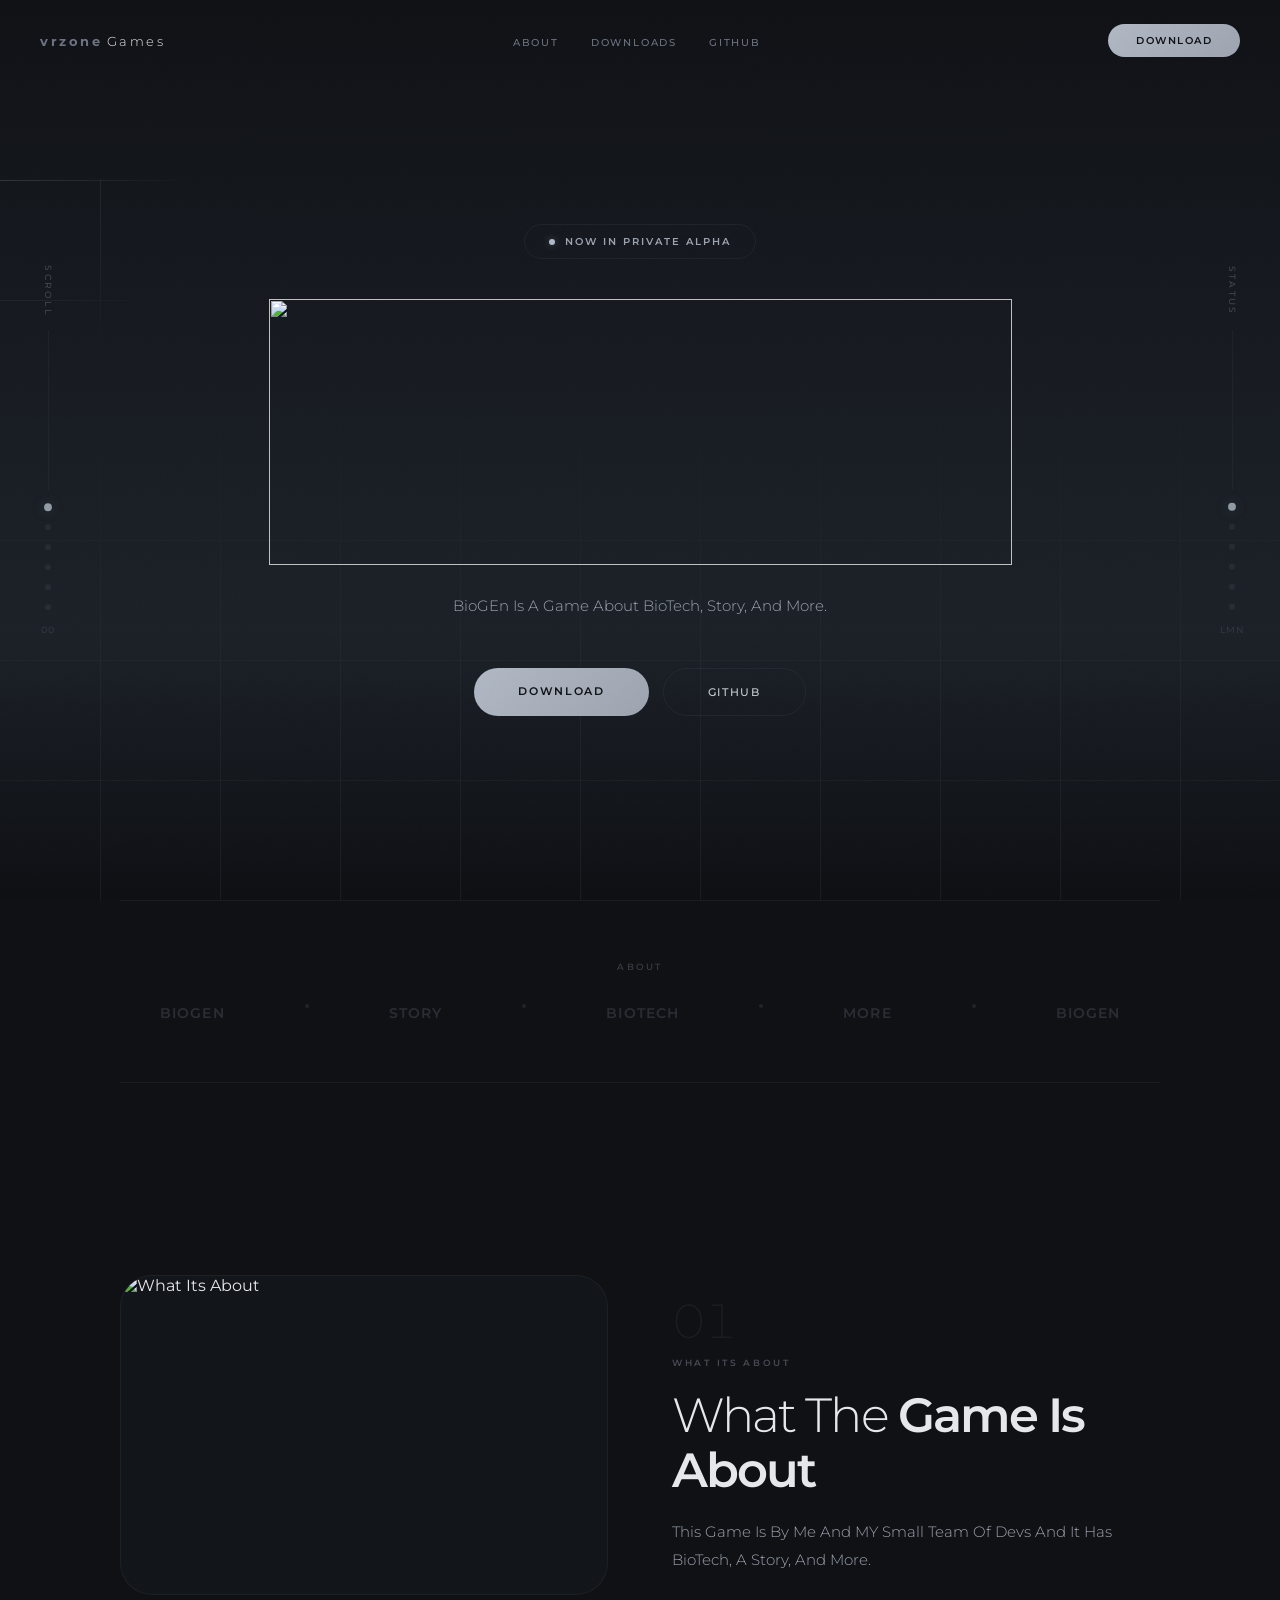
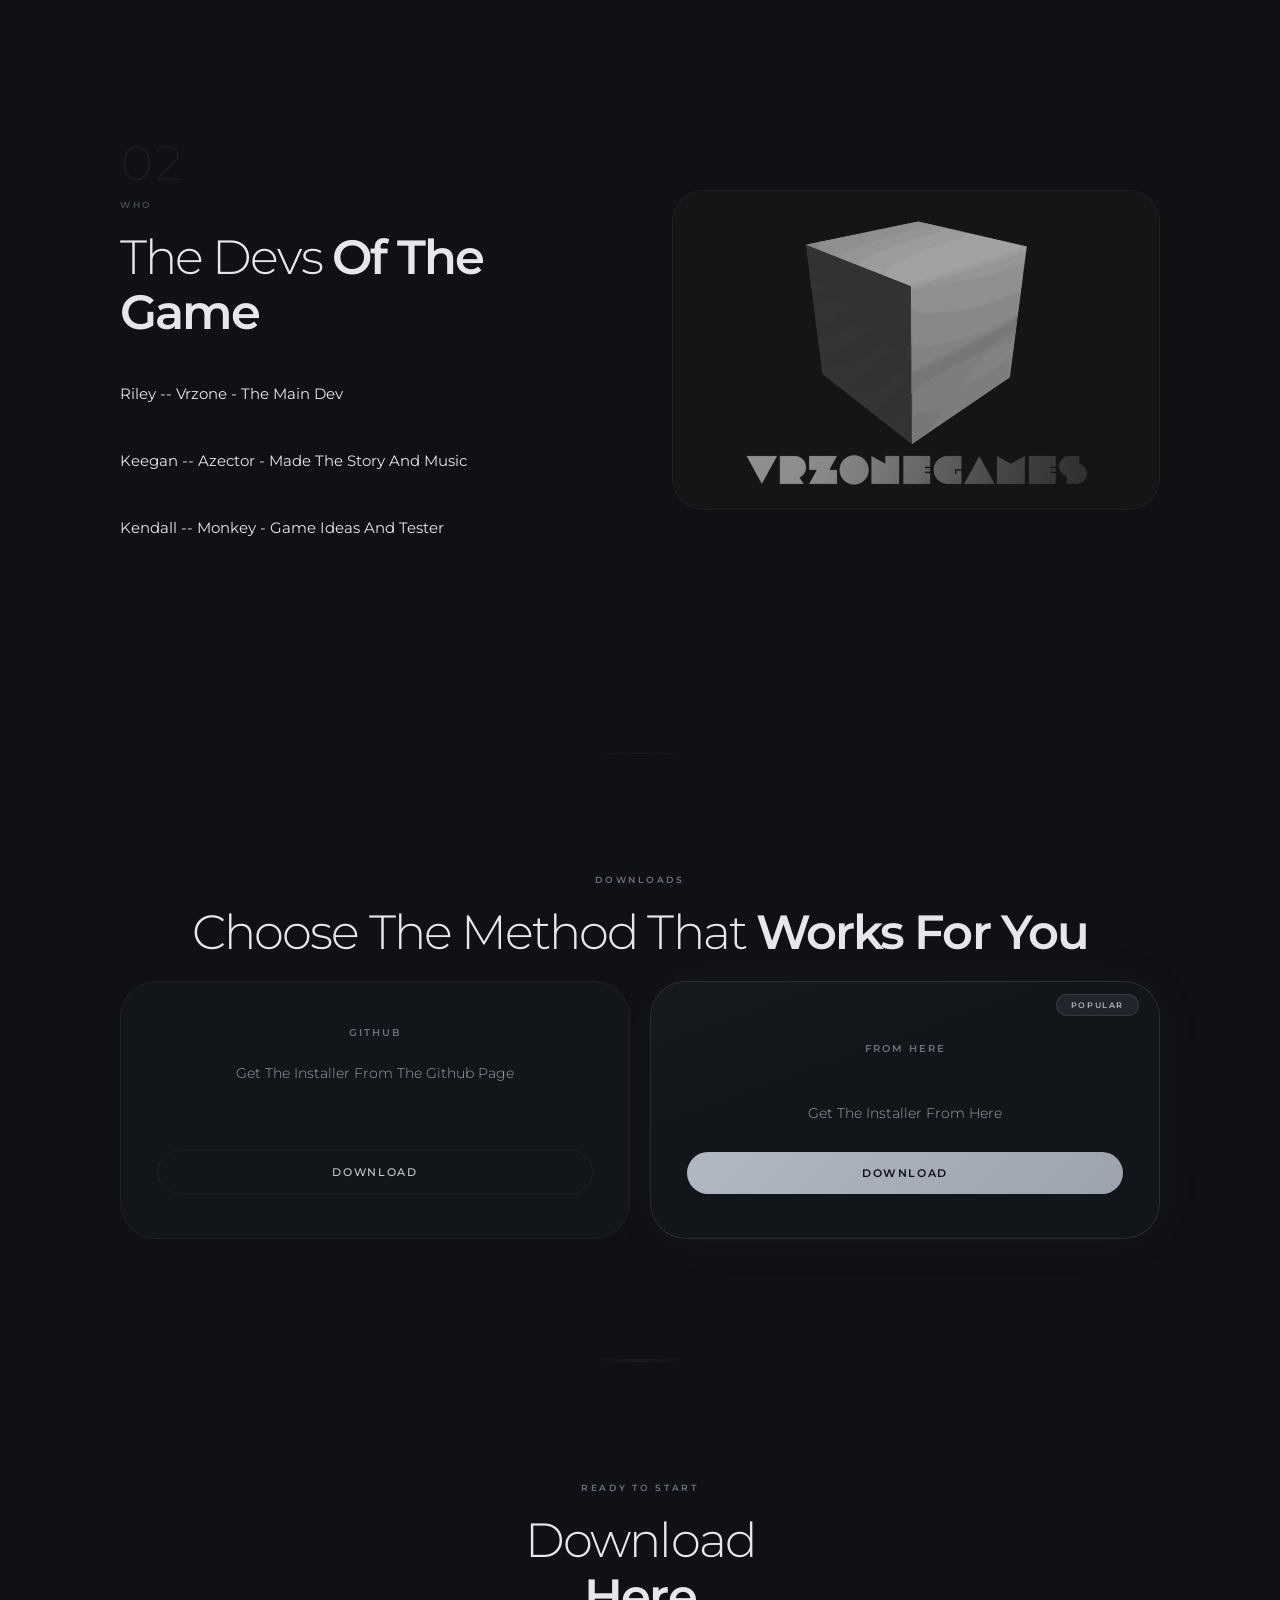
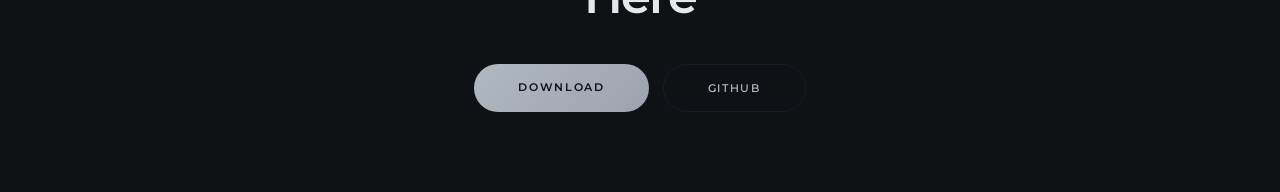
==== index.html @ fe7626b5 "Update index.html" ====
<!DOCTYPE html>
<html lang="en">
<head>
<meta charset="UTF-8">
<meta name="viewport" content="width=device-width, initial-scale=1.0">
<link rel="icon" href="images/logo.png">
<title>vrzoneGames — BioGEn</title>
<link rel="preconnect" href="https://fonts.googleapis.com">
<link href="https://fonts.googleapis.com/css2?family=Montserrat:wght@300;400;500;600;700&display=swap" rel="stylesheet">
<link rel="stylesheet" href="style.css">



<!--
TemplateMo 621 Luminary
https://templatemo.com/tm-621-luminary
-->
</head>
<body>

<svg class="grain" width="100%" height="100%">
  <filter id="n"><feTurbulence type="fractalNoise" baseFrequency="0.65" numOctaves="5" stitchTiles="stitch"/><feColorMatrix type="saturate" values="0"/></filter>
  <rect width="100%" height="100%" filter="url(#n)"/>
</svg>
<div class="atmosphere"></div>

<!-- Nav -->
<nav class="top-nav" id="topNav">
  <a href="#" class="nav-brand">vrzone<span>Games</span></a>
  <ul class="nav-links">
    <li><a href="#features">About</a></li>
    <li><a href="#pricing">Downloads</a></li>
    <li><a href="https://github.com/vrzonegames/BioGEn">Github</a></li>
  </ul>
  <a href="#pricing" class="nav-cta">Download</a>
  <button class="nav-toggle" id="navToggle" aria-label="Toggle menu" aria-expanded="false">
    <span class="toggle-bar"></span><span class="toggle-bar"></span>
  </button>
</nav>

<!-- Mobile Menu -->
<div class="mobile-menu" id="mobileMenu">
  <div class="mobile-menu-inner">
    <div class="mobile-menu-links">
      <a href="#" class="mobile-menu-link" data-index="01">Home</a>
      <a href="#features" class="mobile-menu-link" data-index="02">About</a>
      <a href="#pricing" class="mobile-menu-link" data-index="03">Downloads</a>
      <a href="https://github.com/vrzonegames/BioGEn" class="mobile-menu-link" data-index="06">Github</a>
    </div>
    <div class="mobile-menu-footer">
      <a href="#">Privacy</a>
      <a href="#">Terms</a>
      <a href="#">Contact</a>
    </div>
  </div>
</div>

<!-- Side Panels -->
<nav class="side-panel left" aria-label="Scroll indicators">
  <span class="side-label">Scroll</span>
  <div class="side-track"><div class="side-track-fill" id="leftTrack"></div></div>
  <div class="side-dot active"></div>
  <div class="side-dot"></div>
  <div class="side-dot"></div>
  <div class="side-dot"></div>
  <div class="side-dot"></div>
  <div class="side-dot"></div>
  <div class="side-readout" id="scrollPct">00</div>
</nav>

<nav class="side-panel right" aria-label="Status indicators">
  <span class="side-label">Status</span>
  <div class="side-track"><div class="side-track-fill" id="rightTrack"></div></div>
  <div class="side-dot"></div>
  <div class="side-dot"></div>
  <div class="side-dot active"></div>
  <div class="side-dot"></div>
  <div class="side-dot"></div>
  <div class="side-dot"></div>
  <div class="side-readout">LMN</div>
</nav>

<main class="main">

  <!-- ═══ HERO ═══ -->
  <section class="hero" id="hero">
    <div class="hero-grid"></div>
    <div class="hero-badge">
      <div class="hero-badge-dot"></div>
      <span>Now in Private Alpha</span>
    </div>
    
    <img src="images/BioGEn.png" width="743" height="266">
    
    <p class="hero-sub">
      BioGEn Is A Game About BioTech, Story, And More.
    </p>
    <div class="hero-ctas">
      <a href="#pricing" class="btn-primary">Download</a>
      <a href="https://github.com/vrzonegames/BioGEn" class="btn-secondary">Github</a>
    </div>

  </section>

  <!-- ═══ LOGO TICKER ═══ -->
  <div class="logo-ticker reveal">
    <div class="logo-ticker-label">About</div>
    <div class="ticker-track" id="tickerTrack">
      <span class="ticker-item">BioGEn</span><span class="ticker-dot"></span>
      <span class="ticker-item">Story</span><span class="ticker-dot"></span>
      <span class="ticker-item">BioTech</span><span class="ticker-dot"></span>
      <span class="ticker-item">More</span><span class="ticker-dot"></span>
      <!-- Duplicated for seamless loop -->
      <span class="ticker-item">BioGEn</span><span class="ticker-dot"></span>
      <span class="ticker-item">Story</span><span class="ticker-dot"></span>
      <span class="ticker-item">BioTech</span><span class="ticker-dot"></span>
      <span class="ticker-item">More</span><span class="ticker-dot"></span>
    </div>
  </div>

  <!-- ═══ FEATURES ═══ -->
  <section class="section" id="features">

    <div class="feature reveal">
      <div class="feature-visual">
        <img src="images/Background.png" alt="What Its About">
      </div>
      <div class="feature-content">
        <div class="feature-number">01</div>
        <p class="section-tag">What Its About</p>
        <h2 class="section-title">What The <strong>Game Is About</strong></h2>
        <p class="section-body">
          This Game Is By Me And MY Small Team Of Devs And It Has BioTech, A Story, And More.
        </p>
      </div>
    </div>

    <div class="feature reverse reveal">
      <div class="feature-visual">
        <img src="images/VrzoneGames Banner.png" alt="Who">
      </div>
      <div class="feature-content">
        <div class="feature-number">02</div>
        <p class="section-tag">Who</p>
        <h2 class="section-title">The Devs <strong>Of The Game</strong></h2>
        <p class="faq-question">
          Riley -- Vrzone - The Main Dev
        </p>

        <p class="faq-question">
          Keegan -- Azector - Made The Story And Music
        </p>

        <p class="faq-question">
          Kendall -- Monkey - Game Ideas And Tester
        </p>
      </div>
    </div>

    
    

  </section>

  <div class="silk-divider reveal"></div>

  <!-- ═══ PRICING ═══ -->
  <section class="section section-center" id="pricing">
    <p class="section-tag reveal">Downloads</p>
    <h2 class="section-title reveal reveal-d1">Choose The Method That <strong>Works For You</strong></h2>
    

    

    <div class="pricing-grid">
      <div class="pricing-card reveal reveal-1">
        <div class="pricing-badge">Popular</div>
        <div class="pricing-tier">Github</div>
        
        <p class="pricing-desc">Get The Installer From The Github Page</p>
        <a href="https://github.com/vrzonegames/BioGEn/releases/latest" class="btn-secondary">Download</a>
      </div>

      <div class="pricing-card featured reveal reveal-d2">
        <div class="pricing-badge">Popular</div>
        <div class="pricing-tier">From Here</div>
        <div class="pricing-prices">
          
        
        </div>
        <p class="pricing-desc">Get The Installer From Here</p>
        
        <a href="https://github.com/vrzonegames/BioGEn/releases/latest/download/BioGen-Setup.exe" class="btn-primary">Download</a>
      </div>

      
    </div>
  </section>

  <div class="silk-divider reveal"></div>



  <div class="silk-divider reveal"></div>

  

  </section>

  <div class="silk-divider reveal"></div>

  

  <!-- ═══ FOOTER CTA ═══ -->
  <section class="footer-cta" id="cta">
    <p class="section-tag reveal">Ready to Start</p>
    <h2 class="section-title reveal reveal-d1">Download<br><strong>Here</strong></h2>
    <div class="footer-ctas reveal reveal-d3">
      <a href="#pricing" class="btn-primary">Download</a>
      <a href="https://github.com/vrzonegames/BioGEn" class="btn-secondary">Github</a>
    </div>

   
  </section>

</main>

<script src="script.js"></script>
</body>
</html>
---- style.css ----
/*
TemplateMo 621 Luminary
https://templatemo.com/tm-621-luminary
*/

*, *::before, *::after { margin: 0; padding: 0; box-sizing: border-box; }

:root {
  --base-deep: #0F1115;
  --base-mid: #161A20;
  --base-soft: #1C2128;
  --slate-warm: #6B7280;
  --slate-light: #9CA3AF;
  --graphite: #2A2E35;
  --graphite-soft: #3D424A;
  --ivory: #E5E7EB;
  --ivory-muted: #C9CDD4;
  --silver: #B0B8C4;
  --panel-bg: rgba(22, 26, 32, 0.55);
  --panel-border: rgba(156, 163, 175, 0.08);
  --silk-ease: cubic-bezier(0.16, 1, 0.3, 1);
}

html { scroll-behavior: smooth; font-size: 16px; scroll-padding-top: 80px; }

body {
  font-family: 'Montserrat', sans-serif;
  background: var(--base-deep);
  color: var(--ivory);
  overflow-x: hidden;
  -webkit-font-smoothing: antialiased;
}

/* ── Grain ── */
.grain {
  position: fixed; inset: 0; pointer-events: none; z-index: 9999;
  opacity: 0.028; mix-blend-mode: overlay;
}

/* ── BG ── */
.atmosphere {
  position: fixed; inset: 0; z-index: 0;
  background: linear-gradient(180deg, #0F1115 0%, #161A20 35%, #1C2128 70%, #0D0F13 100%);
}

/* ── Nav ── */
.top-nav {
  position: fixed; top: 0; left: 0; right: 0; z-index: 600;
  display: flex; justify-content: space-between; align-items: center;
  padding: 24px 40px;
  transition: background 0.8s var(--silk-ease), padding 0.8s var(--silk-ease);
}
.top-nav.scrolled {
  background: rgba(15, 17, 21, 0.85);
  backdrop-filter: blur(20px); -webkit-backdrop-filter: blur(20px);
  padding: 16px 40px;
}
.nav-brand { font-size: 13px; font-weight: 700; letter-spacing: 0.2em; text-transform: none; color: var(--slate-warm); text-decoration: none; }
.nav-brand span { font-weight: 300; color: var(--ivory); margin-left: 4px; }
.nav-links { display: flex; gap: 32px; list-style: none; align-items: center; }
.nav-links a {
  font-size: 10px; font-weight: 500; letter-spacing: 0.18em; text-transform: uppercase;
  color: var(--slate-warm); text-decoration: none; position: relative; padding: 14px 0 6px;
  transition: color 0.8s var(--silk-ease);
}
.nav-links a::after {
  content: ''; position: absolute; top: 0; left: 50%;
  width: 6px; height: 6px;
  border-right: 1px solid var(--silver); border-bottom: 1px solid var(--silver);
  transform: translateX(-50%) rotate(45deg) translateY(-8px);
  opacity: 0; transition: transform 0.8s var(--silk-ease), opacity 0.6s var(--silk-ease);
  pointer-events: none;
}
.nav-links a:hover { color: var(--ivory); }
.nav-links a:hover::after { opacity: 0.7; transform: translateX(-50%) rotate(45deg) translateY(0); }
.nav-links a.active { color: var(--ivory-muted); }
.nav-links a.active::after { opacity: 0.4; transform: translateX(-50%) rotate(45deg) translateY(0); }
.nav-cta {
  padding: 10px 28px; border-radius: 100px; font-family: inherit;
  font-size: 10px; font-weight: 600; letter-spacing: 0.15em; text-transform: uppercase;
  background: linear-gradient(135deg, var(--silver), var(--slate-light));
  color: var(--base-deep); border: none; cursor: pointer; text-decoration: none;
  transition: transform 0.8s var(--silk-ease), box-shadow 0.8s var(--silk-ease);
}
.nav-cta:hover { transform: scale(1.03); box-shadow: 0 6px 30px rgba(176,184,196,0.15); }

/* ── Hamburger ── */
.nav-toggle {
  display: none; background: none; border: none; cursor: pointer;
  width: 32px; height: 24px; position: relative; padding: 0;
}
.toggle-bar {
  display: block; width: 100%; height: 1.5px; background: var(--ivory);
  position: absolute; left: 0;
  transition: transform 0.6s var(--silk-ease), top 0.6s var(--silk-ease);
}
.toggle-bar:nth-child(1) { top: 6px; }
.toggle-bar:nth-child(2) { top: 16px; }
.nav-toggle.active .toggle-bar:nth-child(1) { top: 11px; transform: rotate(45deg); }
.nav-toggle.active .toggle-bar:nth-child(2) { top: 11px; transform: rotate(-45deg); }

/* ── Mobile Menu ── */
.mobile-menu {
  position: fixed; inset: 0; z-index: 550;
  pointer-events: none; opacity: 0; visibility: hidden;
  transition: opacity 0.6s var(--silk-ease), visibility 0.6s var(--silk-ease);
}
.mobile-menu.open { opacity: 1; visibility: visible; pointer-events: auto; }
.mobile-menu-inner {
  position: absolute; inset: 0;
  background: rgba(15, 17, 21, 0.94);
  backdrop-filter: blur(40px); -webkit-backdrop-filter: blur(40px);
  display: flex; flex-direction: column; justify-content: center;
  padding: 100px 40px 60px; overflow-y: auto;
}
.mobile-menu-links { display: flex; flex-direction: column; flex: 1; justify-content: center; }
.mobile-menu-link {
  display: flex; align-items: baseline; gap: 16px;
  font-size: clamp(1.6rem, 5vw, 2.6rem); font-weight: 300; letter-spacing: -0.02em;
  color: var(--ivory); text-decoration: none; padding: 14px 0;
  border-bottom: 1px solid rgba(156,163,175,0.06); position: relative;
  opacity: 0; transform: translateY(20px);
  transition: opacity 0.3s ease, transform 0.3s ease, color 0.6s var(--silk-ease);
}
.mobile-menu.open .mobile-menu-link {
  opacity: 1; transform: translateY(0);
  transition: opacity 0.5s var(--silk-ease), transform 0.5s var(--silk-ease), color 0.6s var(--silk-ease);
}
.mobile-menu.open .mobile-menu-link:nth-child(1) { transition-delay: 0.06s; }
.mobile-menu.open .mobile-menu-link:nth-child(2) { transition-delay: 0.12s; }
.mobile-menu.open .mobile-menu-link:nth-child(3) { transition-delay: 0.18s; }
.mobile-menu.open .mobile-menu-link:nth-child(4) { transition-delay: 0.24s; }
.mobile-menu.open .mobile-menu-link:nth-child(5) { transition-delay: 0.30s; }
.mobile-menu.open .mobile-menu-link:nth-child(6) { transition-delay: 0.36s; }
.mobile-menu.open .mobile-menu-link:nth-child(7) { transition-delay: 0.42s; }
.mobile-menu-link::before {
  content: attr(data-index); font-size: 10px; font-weight: 500;
  letter-spacing: 0.15em; color: var(--slate-warm); opacity: 0.4;
  min-width: 24px; font-variant-numeric: tabular-nums;
}
.mobile-menu-footer {
  display: flex; justify-content: space-between; align-items: center;
  padding-top: 24px; border-top: 1px solid rgba(156,163,175,0.06);
  opacity: 0; transition: opacity 0.3s ease;
}
.mobile-menu.open .mobile-menu-footer {
  opacity: 1; transition: opacity 0.5s var(--silk-ease) 0.45s;
}
.mobile-menu-footer a {
  font-size: 10px; font-weight: 400; letter-spacing: 0.1em; text-transform: uppercase;
  color: var(--slate-warm); opacity: 0.4; text-decoration: none;
}
body.menu-open { overflow: hidden; }
body.menu-open .top-nav { background: rgba(15,17,21,0.95); backdrop-filter: blur(20px); }

/* ── Side Panels ── */
.side-panel {
  position: fixed; top: 50%; transform: translateY(-50%);
  width: 56px; z-index: 100;
  display: flex; flex-direction: column; align-items: center;
  gap: 14px; padding: 24px 0;
}
.side-panel.left { left: 20px; }
.side-panel.right { right: 20px; }
.side-label {
  writing-mode: vertical-rl; text-orientation: mixed;
  font-size: 9px; font-weight: 500; letter-spacing: 0.25em; text-transform: uppercase;
  color: var(--slate-warm); opacity: 0.5;
}
.side-track {
  width: 1px; height: 160px;
  background: rgba(156,163,175,0.06); position: relative; border-radius: 1px;
}
.side-track-fill {
  position: absolute; top: 0; left: 0; width: 100%; height: 0%;
  background: linear-gradient(to bottom, var(--silver), rgba(176,184,196,0.15));
  border-radius: 1px; transition: height 1.2s var(--silk-ease);
}
.side-dot {
  width: 6px; height: 6px; border-radius: 50%;
  background: var(--slate-warm); opacity: 0.15;
  transition: opacity 0.8s var(--silk-ease), transform 0.8s var(--silk-ease), box-shadow 0.8s var(--silk-ease);
}
.side-dot.active {
  opacity: 0.8; background: var(--silver);
  box-shadow: 0 0 12px rgba(176,184,196,0.3); transform: scale(1.3);
}
.side-readout {
  font-size: 9px; font-weight: 400; letter-spacing: 0.1em;
  color: var(--slate-warm); opacity: 0.35;
  font-variant-numeric: tabular-nums;
}

/* ── Container ── */
.main { position: relative; z-index: 10; max-width: 1120px; margin: 0 auto; padding: 0 40px; }

/* ── Shared ── */
.section { padding: 120px 0; position: relative; }
.section-tag {
  font-size: 9px; font-weight: 600; letter-spacing: 0.3em; text-transform: uppercase;
  color: var(--slate-warm); opacity: 0.6; margin-bottom: 20px;
}
.section-title {
  font-size: clamp(2rem, 4vw, 3rem); font-weight: 300;
  letter-spacing: -0.04em; line-height: 1.15; color: var(--ivory); margin-bottom: 20px;
}
.section-title strong { font-weight: 600; }
.section-body {
  font-size: 0.95rem; font-weight: 300; line-height: 1.8; color: var(--slate-light); max-width: 540px;
}
.section-center { text-align: center; }
.section-center .section-body { margin: 0 auto; }

.silk-divider { width: 100px; height: 1px; background: linear-gradient(90deg, transparent, var(--panel-border), transparent); margin: 0 auto; }

.btn-primary {
  display: inline-block; padding: 16px 44px; border-radius: 100px;
  background: linear-gradient(135deg, var(--silver), var(--slate-light));
  color: var(--base-deep); font-family: inherit; font-size: 11px; font-weight: 600;
  letter-spacing: 0.15em; text-transform: uppercase; border: none; cursor: pointer;
  text-decoration: none;
  transition: transform 0.8s var(--silk-ease), box-shadow 0.8s var(--silk-ease);
}
.btn-primary:hover { transform: scale(1.02); box-shadow: 0 8px 40px rgba(176,184,196,0.18); }
.btn-secondary {
  display: inline-block; padding: 16px 44px; border-radius: 100px; background: transparent;
  color: var(--ivory-muted); font-family: inherit; font-size: 11px; font-weight: 500;
  letter-spacing: 0.15em; text-transform: uppercase;
  border: 1px solid var(--panel-border); cursor: pointer; text-decoration: none;
  transition: transform 0.8s var(--silk-ease), border-color 0.8s var(--silk-ease), background 0.8s var(--silk-ease);
}
.btn-secondary:hover { transform: scale(1.02); border-color: rgba(156,163,175,0.2); background: rgba(156,163,175,0.04); }

/* ── Reveal ── */
.reveal {
  opacity: 0; transform: translateY(36px);
  transition: opacity 1.2s var(--silk-ease), transform 1.2s var(--silk-ease);
}
.reveal.visible { opacity: 1; transform: translateY(0); }
.reveal-d1 { transition-delay: 0.1s; }
.reveal-d2 { transition-delay: 0.2s; }
.reveal-d3 { transition-delay: 0.3s; }
.reveal-d4 { transition-delay: 0.4s; }

/* ══════════════════════════════════
   HERO
   ══════════════════════════════════ */
.hero {
  min-height: 100vh; display: flex; flex-direction: column;
  justify-content: center; align-items: center; text-align: center;
  padding: 120px 0 80px; position: relative;
}
.hero-grid {
  position: absolute; bottom: 0; left: 50%; height: 80%;
  width: 100vw; transform: translateX(-50%);
  z-index: 0; pointer-events: none;
  --mx: 50%; --my: 50%;
  background-image:
    linear-gradient(to right, rgba(156,163,175,0.22) 1px, transparent 1px),
    linear-gradient(to bottom, rgba(156,163,175,0.22) 1px, transparent 1px);
  background-size: 120px 120px;
  background-position: center bottom;
  -webkit-mask-image:
    radial-gradient(circle 300px at var(--mx) var(--my), rgba(0,0,0,1) 0%, transparent 65%),
    linear-gradient(to bottom, transparent 0%, transparent 25%, rgba(0,0,0,0.1) 45%, rgba(0,0,0,0.25) 70%, rgba(0,0,0,0.4) 100%);
  mask-image:
    radial-gradient(circle 300px at var(--mx) var(--my), rgba(0,0,0,1) 0%, transparent 65%),
    linear-gradient(to bottom, transparent 0%, transparent 25%, rgba(0,0,0,0.1) 45%, rgba(0,0,0,0.25) 70%, rgba(0,0,0,0.4) 100%);
  -webkit-mask-composite: source-over;
  mask-composite: add;
}
.hero > *:not(.hero-grid) { position: relative; z-index: 1; }
.hero-badge {
  display: inline-flex; align-items: center; gap: 10px;
  padding: 10px 24px; border-radius: 100px;
  background: var(--panel-bg); border: 1px solid var(--panel-border);
  backdrop-filter: blur(20px); margin-bottom: 40px;
  opacity: 0; transform: translateY(16px);
  animation: fadeUp 1.2s var(--silk-ease) 0.2s forwards;
}
.hero-badge-dot {
  width: 6px; height: 6px; border-radius: 50%; background: var(--silver);
  box-shadow: 0 0 8px rgba(176,184,196,0.4); animation: pulse 3s ease-in-out infinite;
}
.hero-badge span { font-size: 10px; font-weight: 600; letter-spacing: 0.2em; text-transform: uppercase; color: var(--slate-light); }

.hero h1 {
  font-size: clamp(2.8rem, 6.5vw, 5.5rem); font-weight: 300;
  letter-spacing: -0.05em; line-height: 1;
  opacity: 0; transform: translateY(24px);
  animation: fadeUp 1.4s var(--silk-ease) 0.4s forwards;
}
.hero h1 em {
  font-style: normal; font-weight: 600;
  background: linear-gradient(135deg, var(--ivory), var(--silver), var(--slate-light));
  -webkit-background-clip: text; -webkit-text-fill-color: transparent; background-clip: text;
}
.hero-sub {
  font-size: clamp(0.85rem, 1.2vw, 1rem); font-weight: 300; line-height: 1.7;
  color: var(--slate-light); max-width: 520px; margin: 28px auto 48px;
  opacity: 0; transform: translateY(16px);
  animation: fadeUp 1.4s var(--silk-ease) 0.6s forwards;
}
.hero-ctas {
  display: flex; gap: 14px;
  opacity: 0; transform: translateY(16px);
  animation: fadeUp 1.4s var(--silk-ease) 0.8s forwards;
}
.hero-metrics {
  display: flex; justify-content: center; gap: 56px; margin-top: 72px;
  opacity: 0; transform: translateY(16px);
  animation: fadeUp 1.4s var(--silk-ease) 1s forwards;
}
.metric { text-align: center; }
.metric-value {
  font-size: clamp(1.8rem, 3vw, 2.6rem); font-weight: 300; letter-spacing: -0.04em;
  color: var(--ivory); line-height: 1; font-variant-numeric: tabular-nums;
}
.metric-value span { font-size: 0.5em; font-weight: 400; color: var(--slate-warm); vertical-align: super; margin-left: 2px; }
.metric-label { font-size: 9px; font-weight: 500; letter-spacing: 0.2em; text-transform: uppercase; color: var(--slate-warm); margin-top: 8px; }

@keyframes fadeUp { to { opacity: 1; transform: translateY(0); } }
@keyframes pulse { 0%,100% { opacity: 1; } 50% { opacity: 0.4; } }

/* ══════════════════════════════════
   LOGO TICKER
   ══════════════════════════════════ */
.logo-ticker {
  padding: 60px 0; border-top: 1px solid var(--panel-border); border-bottom: 1px solid var(--panel-border);
  overflow: hidden; position: relative; z-index: 10;
}
.logo-ticker-label {
  text-align: center; font-size: 9px; font-weight: 500; letter-spacing: 0.25em;
  text-transform: uppercase; color: var(--slate-warm); opacity: 0.5; margin-bottom: 32px;
}
.ticker-track {
  display: flex; width: max-content;
  animation: tickerScroll 30s linear infinite;
}
.ticker-track:hover { animation-play-state: paused; }
.ticker-item {
  flex-shrink: 0; padding: 0 40px; display: flex; align-items: center;
  font-size: 14px; font-weight: 600; letter-spacing: 0.08em; text-transform: uppercase;
  color: var(--slate-warm); opacity: 0.3;
  transition: opacity 0.6s var(--silk-ease);
}
.ticker-item:hover { opacity: 0.7; }
.ticker-dot { width: 4px; height: 4px; border-radius: 50%; background: var(--slate-warm); opacity: 0.2; margin: 0 40px; flex-shrink: 0; }

@keyframes tickerScroll { to { transform: translateX(-50%); } }

/* ══════════════════════════════════
   FEATURE SHOWCASE
   ══════════════════════════════════ */
.feature {
  display: grid; grid-template-columns: 1fr 1fr; gap: 64px; align-items: center;
  padding: 72px 0;
}
.feature.reverse { direction: rtl; }
.feature.reverse > * { direction: ltr; }

.feature-visual {
  position: relative; height: 320px; border-radius: 32px; overflow: hidden;
  background: var(--panel-bg); border: 1px solid var(--panel-border);
}
.feature-visual img {
  width: 100%; height: 100%; object-fit: cover; border-radius: inherit;
}
.feature-content {}
.feature-number {
  font-size: 3rem; font-weight: 200; letter-spacing: -0.04em;
  color: rgba(176,184,196,0.08); line-height: 1; margin-bottom: 12px;
  font-variant-numeric: tabular-nums;
}

/* ══════════════════════════════════
   PRICING
   ══════════════════════════════════ */
.pricing-toggle {
  display: flex; justify-content: center; align-items: center; gap: 16px;
  margin: 40px 0 56px;
}
.pricing-toggle-label {
  font-size: 11px; font-weight: 500; letter-spacing: 0.1em; text-transform: uppercase;
  color: var(--slate-warm); transition: color 0.6s var(--silk-ease);
}
.pricing-toggle-label.active { color: var(--ivory); }
.toggle-switch {
  width: 48px; height: 26px; border-radius: 100px; background: var(--graphite);
  border: 1px solid var(--panel-border); position: relative; cursor: pointer;
  transition: background 0.6s var(--silk-ease);
}
.toggle-switch::after {
  content: ''; position: absolute; top: 3px; left: 3px;
  width: 18px; height: 18px; border-radius: 50%;
  background: var(--silver); transition: transform 0.6s var(--silk-ease);
}
.toggle-switch.annual::after { transform: translateX(22px); }
.save-badge {
  font-size: 9px; font-weight: 600; letter-spacing: 0.15em; text-transform: uppercase;
  color: var(--silver); opacity: 0; transition: opacity 0.4s var(--silk-ease);
}
.save-badge.show { opacity: 1; }

.pricing-grid {
  display: grid; grid-template-columns: repeat(2, 1fr); gap: 20px;
}
.pricing-card {
  background: var(--panel-bg); border: 1px solid var(--panel-border); border-radius: 36px;
  padding: 44px 36px; backdrop-filter: blur(20px); -webkit-backdrop-filter: blur(20px);
  position: relative; overflow: hidden; display: flex; flex-direction: column;
  transition: transform 0.8s var(--silk-ease), box-shadow 0.8s var(--silk-ease);
}
.pricing-card::before {
  content: ''; position: absolute; inset: 0; border-radius: inherit;
  background: linear-gradient(160deg, rgba(210,215,220,0.02) 0%, transparent 40%);
  pointer-events: none; transition: opacity 0.8s var(--silk-ease); opacity: 0;
}
.pricing-card.featured {
  border-color: rgba(176,184,196,0.15);
  box-shadow: 0 0 60px rgba(176,184,196,0.04);
  padding-top: 60px;
}
.pricing-card.featured::before { opacity: 1; }
.pricing-card.featured .pricing-badge { display: inline-block; }

.pricing-badge {
  display: none; position: absolute; top: 12px; right: 20px;
  font-size: 8px; font-weight: 600; letter-spacing: 0.2em; text-transform: uppercase;
  padding: 5px 14px; border-radius: 100px;
  background: rgba(176,184,196,0.1); border: 1px solid rgba(176,184,196,0.12);
  color: var(--silver);
}

.pricing-tier {
  font-size: 10px; font-weight: 600; letter-spacing: 0.2em; text-transform: uppercase;
  color: var(--slate-warm); margin-bottom: 24px;
}

.pricing-prices { margin-bottom: 24px; }

.price-option {
  display: flex; align-items: baseline; justify-content: space-between;
  padding: 14px 0; border-bottom: 1px solid rgba(156,163,175,0.05);
  transition: opacity 0.6s var(--silk-ease);
  opacity: 0.35;
}
.price-option.active { opacity: 1; }

.price-option-left { display: flex; align-items: baseline; gap: 3px; }
.price-currency {
  font-size: 0.9rem; font-weight: 300; color: var(--slate-warm);
  transition: color 0.6s var(--silk-ease);
}
.price-amount {
  font-size: 2rem; font-weight: 300; letter-spacing: -0.04em; color: var(--slate-light);
  font-variant-numeric: tabular-nums;
  transition: font-size 0.6s var(--silk-ease), color 0.6s var(--silk-ease);
}
.price-period {
  font-size: 0.75rem; font-weight: 300; color: var(--slate-warm); margin-left: 2px;
  transition: color 0.6s var(--silk-ease);
}
.price-yearly {
  font-size: 0.72rem; font-weight: 400; color: var(--slate-warm);
  font-variant-numeric: tabular-nums;
  transition: color 0.6s var(--silk-ease);
}

/* Active state — emphasized */
.price-option.active .price-currency { color: var(--slate-light); }
.price-option.active .price-amount { font-size: 2.6rem; color: var(--ivory); }
.price-option.active .price-period { color: var(--slate-light); }
.price-option.active .price-yearly { color: var(--slate-light); }

.price-label {
  font-size: 8px; font-weight: 600; letter-spacing: 0.15em; text-transform: uppercase;
  color: var(--slate-warm); margin-bottom: 2px;
  transition: color 0.6s var(--silk-ease);
}
.price-option.active .price-label { color: var(--silver); }

.pricing-desc {
  font-size: 0.85rem; font-weight: 300; line-height: 1.6; color: var(--slate-light);
  margin-bottom: 28px; flex: 1;
}
.pricing-features { list-style: none; margin-bottom: 32px; }
.pricing-features li {
  font-size: 0.82rem; font-weight: 400; color: var(--slate-light);
  padding: 8px 0; border-bottom: 1px solid rgba(156,163,175,0.05);
  display: flex; align-items: center; gap: 10px;
}
.pricing-features li::before {
  content: ''; width: 4px; height: 4px; border-radius: 50%;
  background: var(--silver); opacity: 0.5; flex-shrink: 0;
}
.pricing-card .btn-primary, .pricing-card .btn-secondary { width: 100%; text-align: center; padding: 14px; }

/* ══════════════════════════════════
   TESTIMONIALS
   ══════════════════════════════════ */
.testimonials-grid {
  display: grid; grid-template-columns: repeat(3, 1fr); gap: 20px;
  margin-top: 56px;
}
.testimonial-card {
  background: var(--panel-bg); border: 1px solid var(--panel-border);
  border-radius: 28px; padding: 36px; backdrop-filter: blur(20px);
  transition: transform 0.8s var(--silk-ease);
}
.testimonial-quote {
  font-size: 0.9rem; font-weight: 300; line-height: 1.75; color: var(--slate-light);
  margin-bottom: 24px; font-style: italic;
}
.testimonial-author { display: flex; align-items: center; gap: 12px; }
.testimonial-avatar {
  width: 36px; height: 36px; border-radius: 50%;
  background: var(--graphite); border: 1px solid var(--panel-border);
  display: flex; align-items: center; justify-content: center;
  font-size: 12px; font-weight: 600; color: var(--slate-warm);
}
.testimonial-name { font-size: 0.8rem; font-weight: 500; color: var(--ivory); }
.testimonial-role { font-size: 0.72rem; font-weight: 300; color: var(--slate-warm); margin-top: 2px; }
.testimonial-card:nth-child(2) { transform: translateY(24px); }

/* ══════════════════════════════════
   INTEGRATIONS
   ══════════════════════════════════ */
.integrations-grid {
  display: grid; grid-template-columns: repeat(6, 1fr); gap: 16px; margin-top: 56px;
}
.integration-item {
  background: var(--panel-bg); border: 1px solid var(--panel-border);
  border-radius: 20px; padding: 28px 16px; text-align: center;
  backdrop-filter: blur(16px);
  transition: transform 0.8s var(--silk-ease), border-color 0.8s var(--silk-ease);
}
.integration-icon {
  width: 40px; height: 40px; margin: 0 auto 12px;
  border-radius: 10px; background: var(--graphite); border: 1px solid var(--panel-border);
  display: flex; align-items: center; justify-content: center;
  font-size: 16px; color: var(--slate-light);
}
.integration-name {
  font-size: 0.72rem; font-weight: 500; letter-spacing: 0.05em;
  color: var(--slate-light); text-transform: uppercase;
}

/* ══════════════════════════════════
   FAQ
   ══════════════════════════════════ */
.faq-list { max-width: 720px; margin: 48px auto 0; }
.faq-controls {
  display: flex; justify-content: flex-end; margin-bottom: 8px;
}
.faq-toggle-all {
  background: none; border: 1px solid var(--panel-border); border-radius: 100px;
  padding: 8px 20px; font-family: inherit;
  font-size: 9px; font-weight: 500; letter-spacing: 0.15em; text-transform: uppercase;
  color: var(--slate-warm); cursor: pointer;
  transition: color 0.6s var(--silk-ease), border-color 0.6s var(--silk-ease);
}
.faq-toggle-all:hover { color: var(--ivory); border-color: rgba(156,163,175,0.2); }
.faq-item {
  border-bottom: 1px solid var(--panel-border); overflow: hidden;
}
.faq-question {
  width: 100%; background: none; border: none; padding: 24px 0;
  display: flex; justify-content: space-between; align-items: center;
  cursor: pointer; font-family: inherit;
  font-size: 0.95rem; font-weight: 400; color: var(--ivory);
  text-align: left;
  transition: color 0.6s var(--silk-ease);
}
.faq-question:hover { color: var(--silver); }
.faq-icon {
  width: 20px; height: 20px; position: relative; flex-shrink: 0; margin-left: 20px;
}
.faq-icon::before, .faq-icon::after {
  content: ''; position: absolute; background: var(--slate-warm);
  transition: transform 0.6s var(--silk-ease), opacity 0.4s ease;
}
.faq-icon::before { width: 12px; height: 1px; top: 50%; left: 50%; transform: translate(-50%, -50%); }
.faq-icon::after { width: 1px; height: 12px; top: 50%; left: 50%; transform: translate(-50%, -50%); }
.faq-item.open .faq-icon::after { transform: translate(-50%, -50%) rotate(90deg); opacity: 0; }

.faq-answer {
  display: grid;
  grid-template-rows: 0fr;
  transition: grid-template-rows 1s var(--silk-ease);
}
.faq-answer-inner {
  overflow: hidden;
  padding: 0;
  font-size: 0.88rem; font-weight: 300; line-height: 1.8; color: var(--slate-light);
  transition: padding 0.8s var(--silk-ease);
}
.faq-item.open .faq-answer { grid-template-rows: 1fr; }
.faq-item.open .faq-answer-inner { padding: 0 0 24px; }

/* ══════════════════════════════════
   FOOTER CTA
   ══════════════════════════════════ */
.footer-cta { padding: 120px 0 80px; text-align: center; }
.footer-ctas { display: flex; justify-content: center; gap: 14px; margin-top: 40px; }
.footer-bar {
  display: flex; justify-content: space-between; align-items: center;
  padding-top: 40px; border-top: 1px solid rgba(156,163,175,0.06);
}
.footer-brand { font-size: 11px; font-weight: 600; letter-spacing: 0.2em; text-transform: uppercase; color: var(--slate-light); opacity: 0.5; }
.footer-links { display: flex; gap: 28px; flex-wrap: wrap; }
.footer-links a {
  font-size: 10px; font-weight: 400; letter-spacing: 0.1em; text-transform: uppercase;
  color: var(--slate-light); opacity: 0.5; text-decoration: none;
  transition: opacity 0.6s var(--silk-ease);
}
.footer-links a:hover { opacity: 0.8; }
.footer-credit {
  font-size: 10px; font-weight: 400; letter-spacing: 0.1em; text-transform: uppercase;
  color: var(--slate-light); opacity: 0.5;
}
.footer-credit a {
  color: var(--slate-light); text-decoration: none; text-transform: none; letter-spacing: 0.05em;
  transition: opacity 0.6s var(--silk-ease);
}
.footer-credit a:hover { opacity: 0.8; }

/* ══════════════════════════════════
   RESPONSIVE
   ══════════════════════════════════ */
@media (max-width: 1024px) {
  .main { padding: 0 32px; }
  .nav-links { display: none; }
  .nav-cta { display: none; }
  .nav-toggle { display: block; }
  .side-panel { display: none; }
  .feature { grid-template-columns: 1fr; gap: 40px; }
  .feature.reverse { direction: ltr; }
  .feature-visual { height: 260px; }
  .pricing-grid { grid-template-columns: 1fr; max-width: 440px; margin: 0 auto; }
  .testimonials-grid { grid-template-columns: 1fr; max-width: 520px; margin: 48px auto 0; }
  .testimonial-card:nth-child(2) { transform: none; }
  .integrations-grid { grid-template-columns: repeat(3, 1fr); }
}

@media (max-width: 768px) {
  .main { padding: 0 20px; }
  .top-nav { padding: 18px 20px; }
  .top-nav.scrolled { padding: 14px 20px; }
  .hero { min-height: 100svh; padding: 100px 0 60px; }
  .hero-metrics { flex-direction: column; gap: 28px; }
  .hero-ctas { flex-direction: column; align-items: center; }
  .btn-primary, .btn-secondary { width: 100%; max-width: 280px; text-align: center; }
  .section { padding: 80px 0; }
  .feature-visual { height: 240px; border-radius: 24px; }
  .pricing-card { padding: 32px 24px; border-radius: 28px; }
  .pricing-card.featured { padding-top: 52px; }
  .integrations-grid { grid-template-columns: repeat(2, 1fr); }
  .footer-bar { flex-direction: column; gap: 20px; text-align: center; }
  .footer-links { flex-wrap: wrap; justify-content: center; }
  .footer-ctas { flex-direction: column; align-items: center; }
  .mobile-menu-inner { padding: 90px 20px 40px; }
}

@media (max-width: 420px) {
  .hero h1 { font-size: 2.4rem; }
  .section-title { font-size: 1.7rem; }
  .integrations-grid { grid-template-columns: repeat(2, 1fr); }
  .mobile-menu-link { font-size: 1.4rem; }
}

@media (max-height: 540px) and (orientation: landscape) {
  .hero { min-height: auto; padding: 80px 0 40px; }
  .hero-metrics { flex-direction: row; gap: 36px; margin-top: 40px; }
  .section { padding: 60px 0; }
  .mobile-menu-inner { padding: 64px 32px 24px; justify-content: flex-start; }
  .mobile-menu-link { font-size: 1.2rem; padding: 8px 0; }
}

@media (hover: hover) and (pointer: fine) {
  .pricing-card:hover { transform: scale(1.01); box-shadow: 0 12px 60px rgba(0,0,0,0.15); }
  .pricing-card:hover::before { opacity: 1; }
  .testimonial-card:hover { transform: scale(1.01); }
  .testimonial-card:nth-child(2):hover { transform: translateY(24px) scale(1.01); }
  .integration-item:hover { transform: scale(1.04); border-color: rgba(156,163,175,0.15); }
}
@media (hover: none) {
  .pricing-card:hover, .testimonial-card:hover, .integration-item:hover { transform: none; }
}

/* Focus */
.btn-primary:focus-visible, .btn-secondary:focus-visible,
.nav-links a:focus-visible, .nav-toggle:focus-visible,
.mobile-menu-link:focus-visible, .faq-question:focus-visible,
.toggle-switch:focus-visible, .faq-toggle-all:focus-visible {
  outline: 2px solid var(--silver); outline-offset: 3px;
}
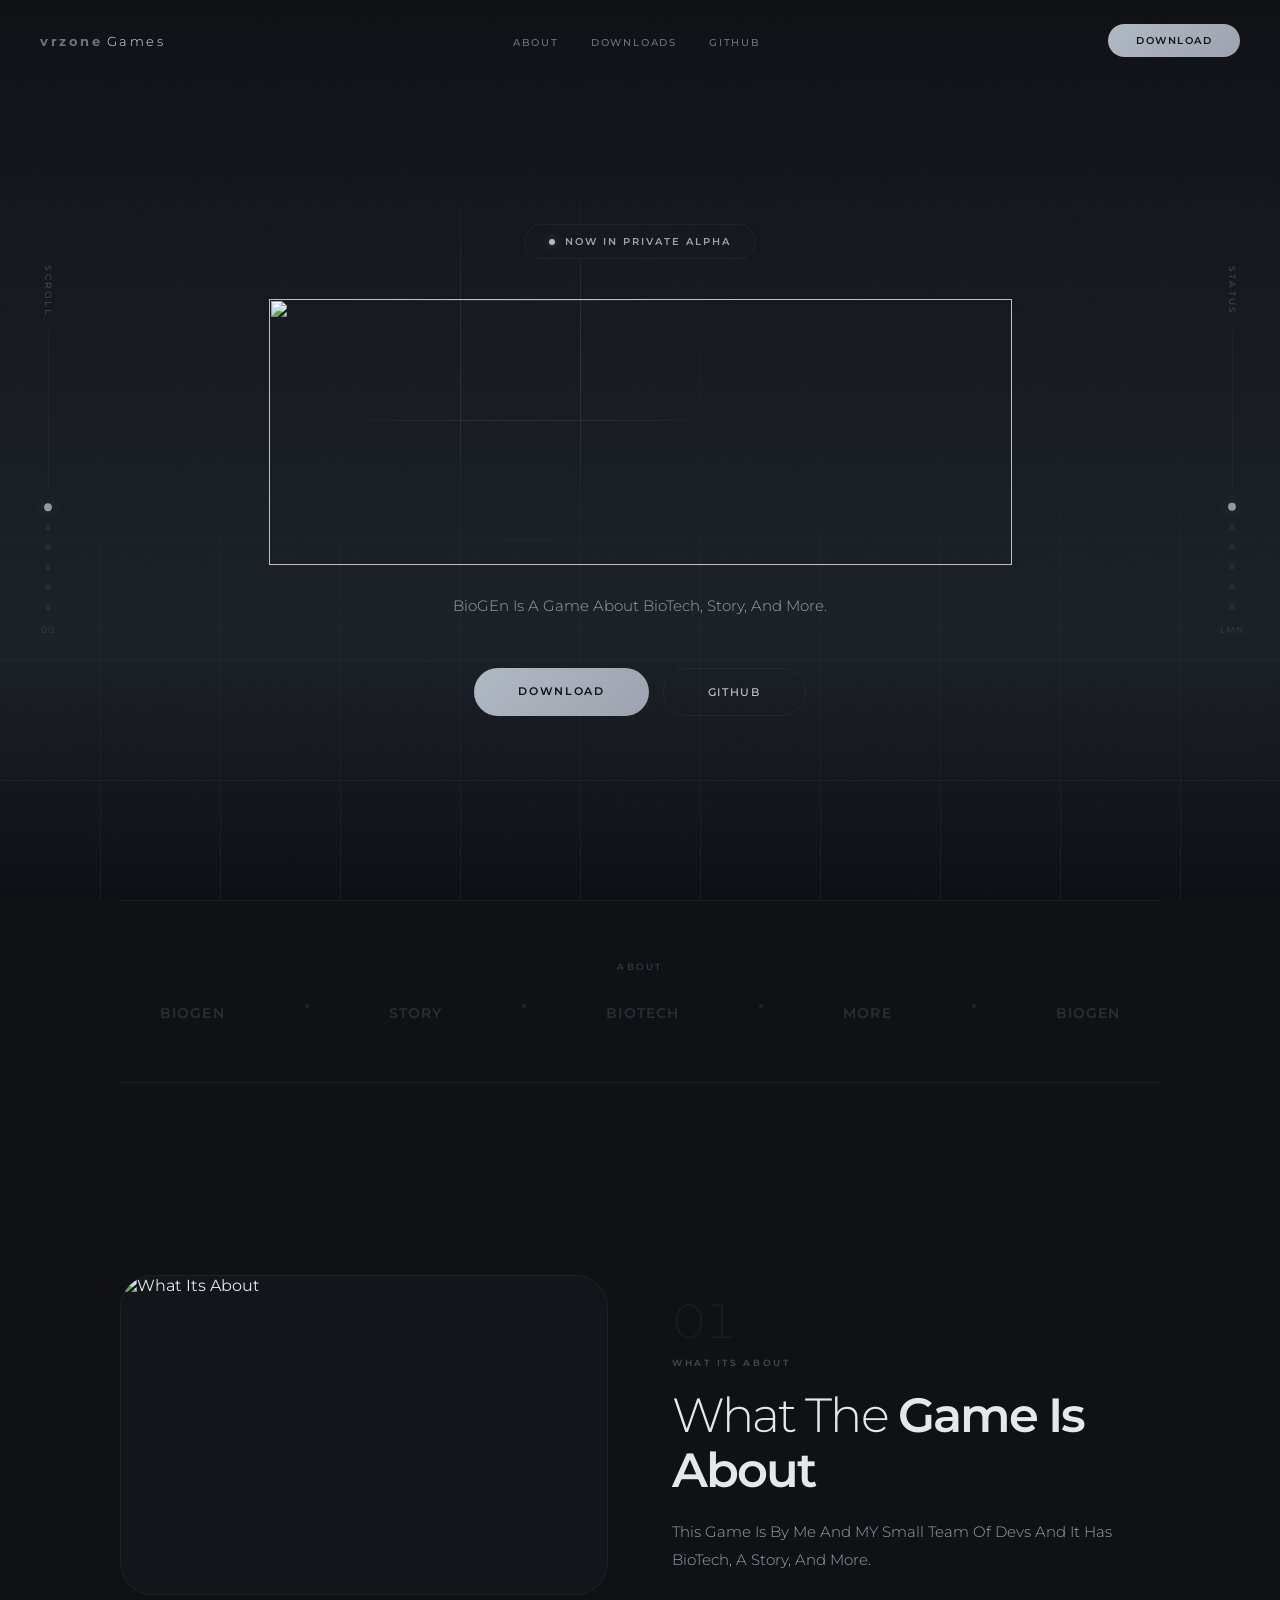
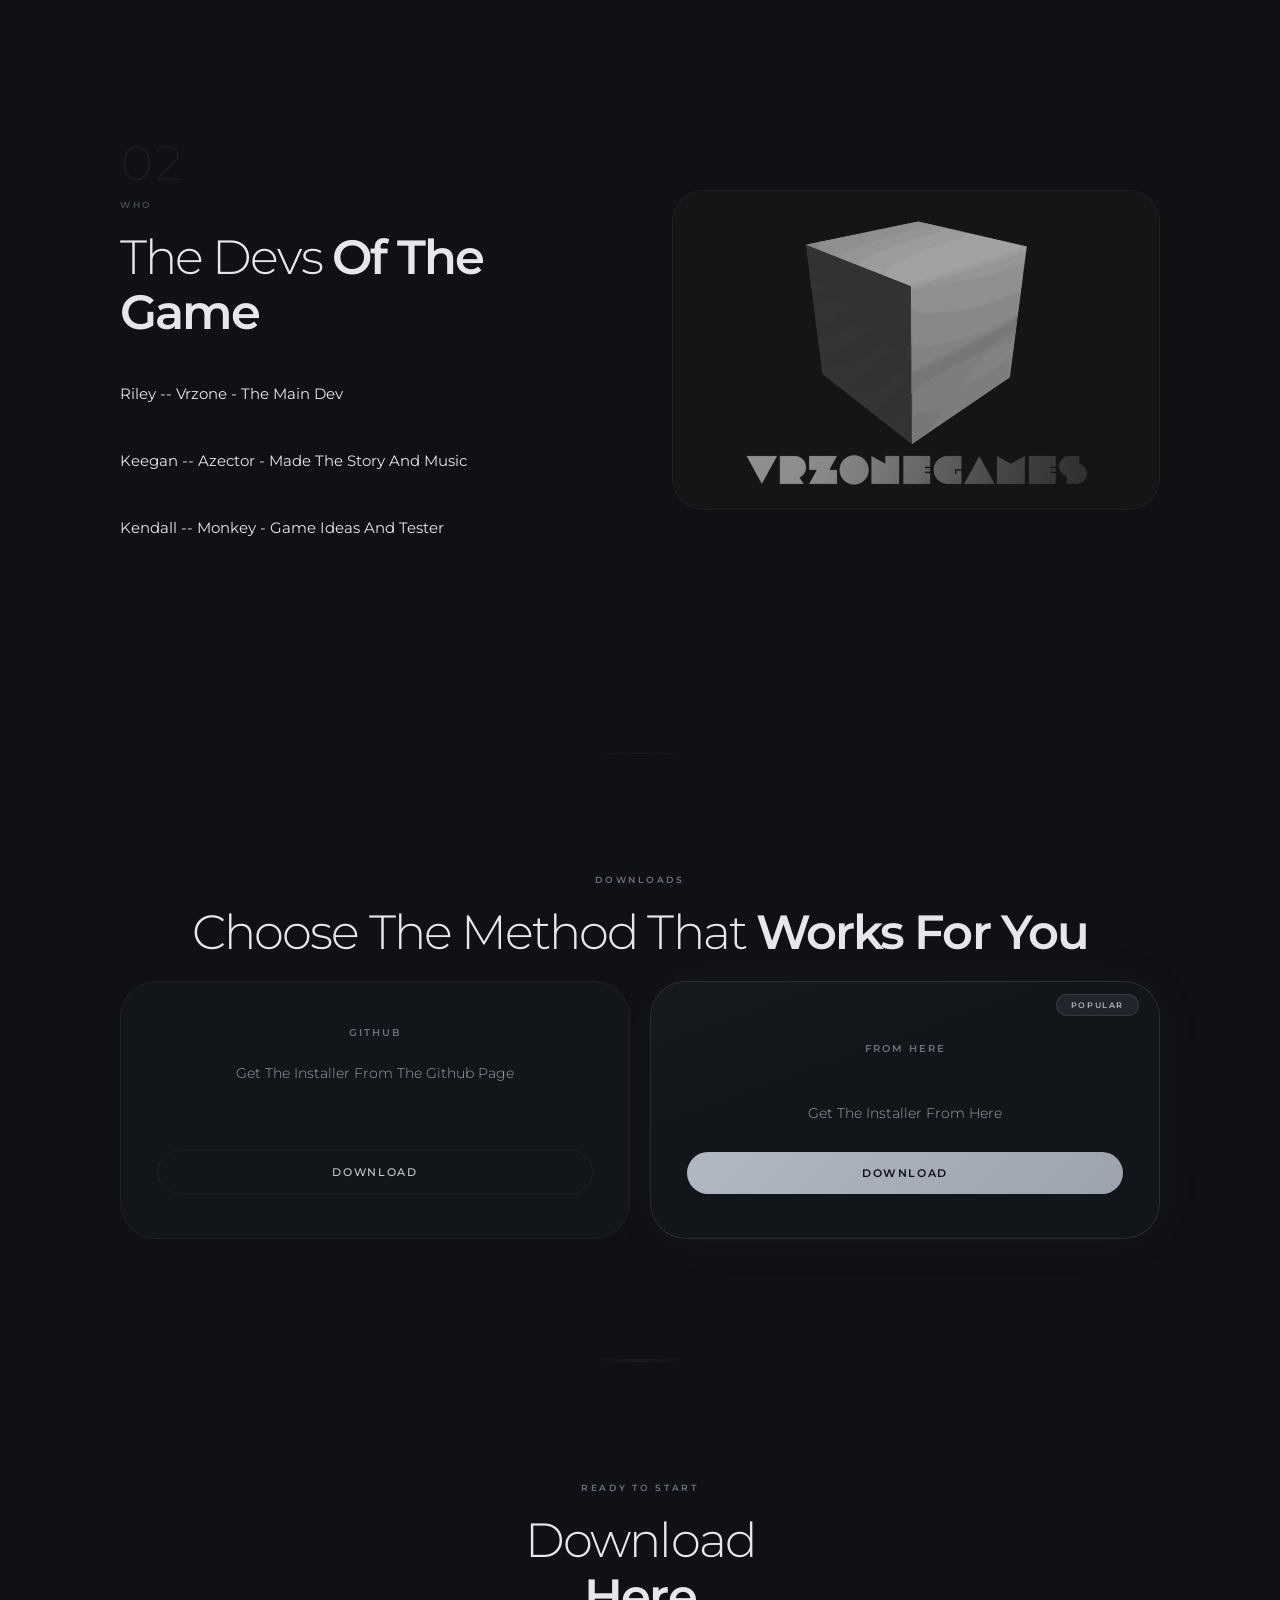
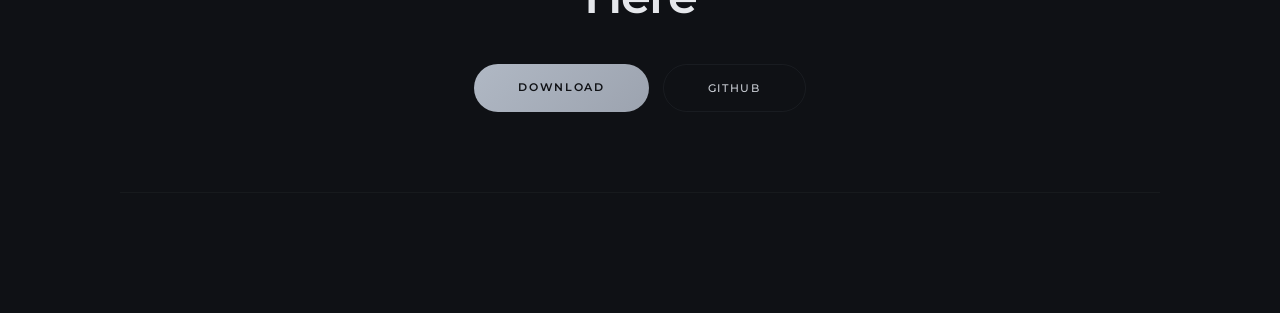
==== commit 08543f39: "Update index.html" ====
--- a/index.html
+++ b/index.html
@@ -220,7 +220,10 @@
       <a href="https://github.com/vrzonegames/BioGEn" class="btn-secondary">Github</a>
     </div>
 
-   
+    <div class="footer-bar reveal reveal-d4" style="margin-top: 80px;">
+      
+      </div>
+    </div>
   </section>
 
 </main>
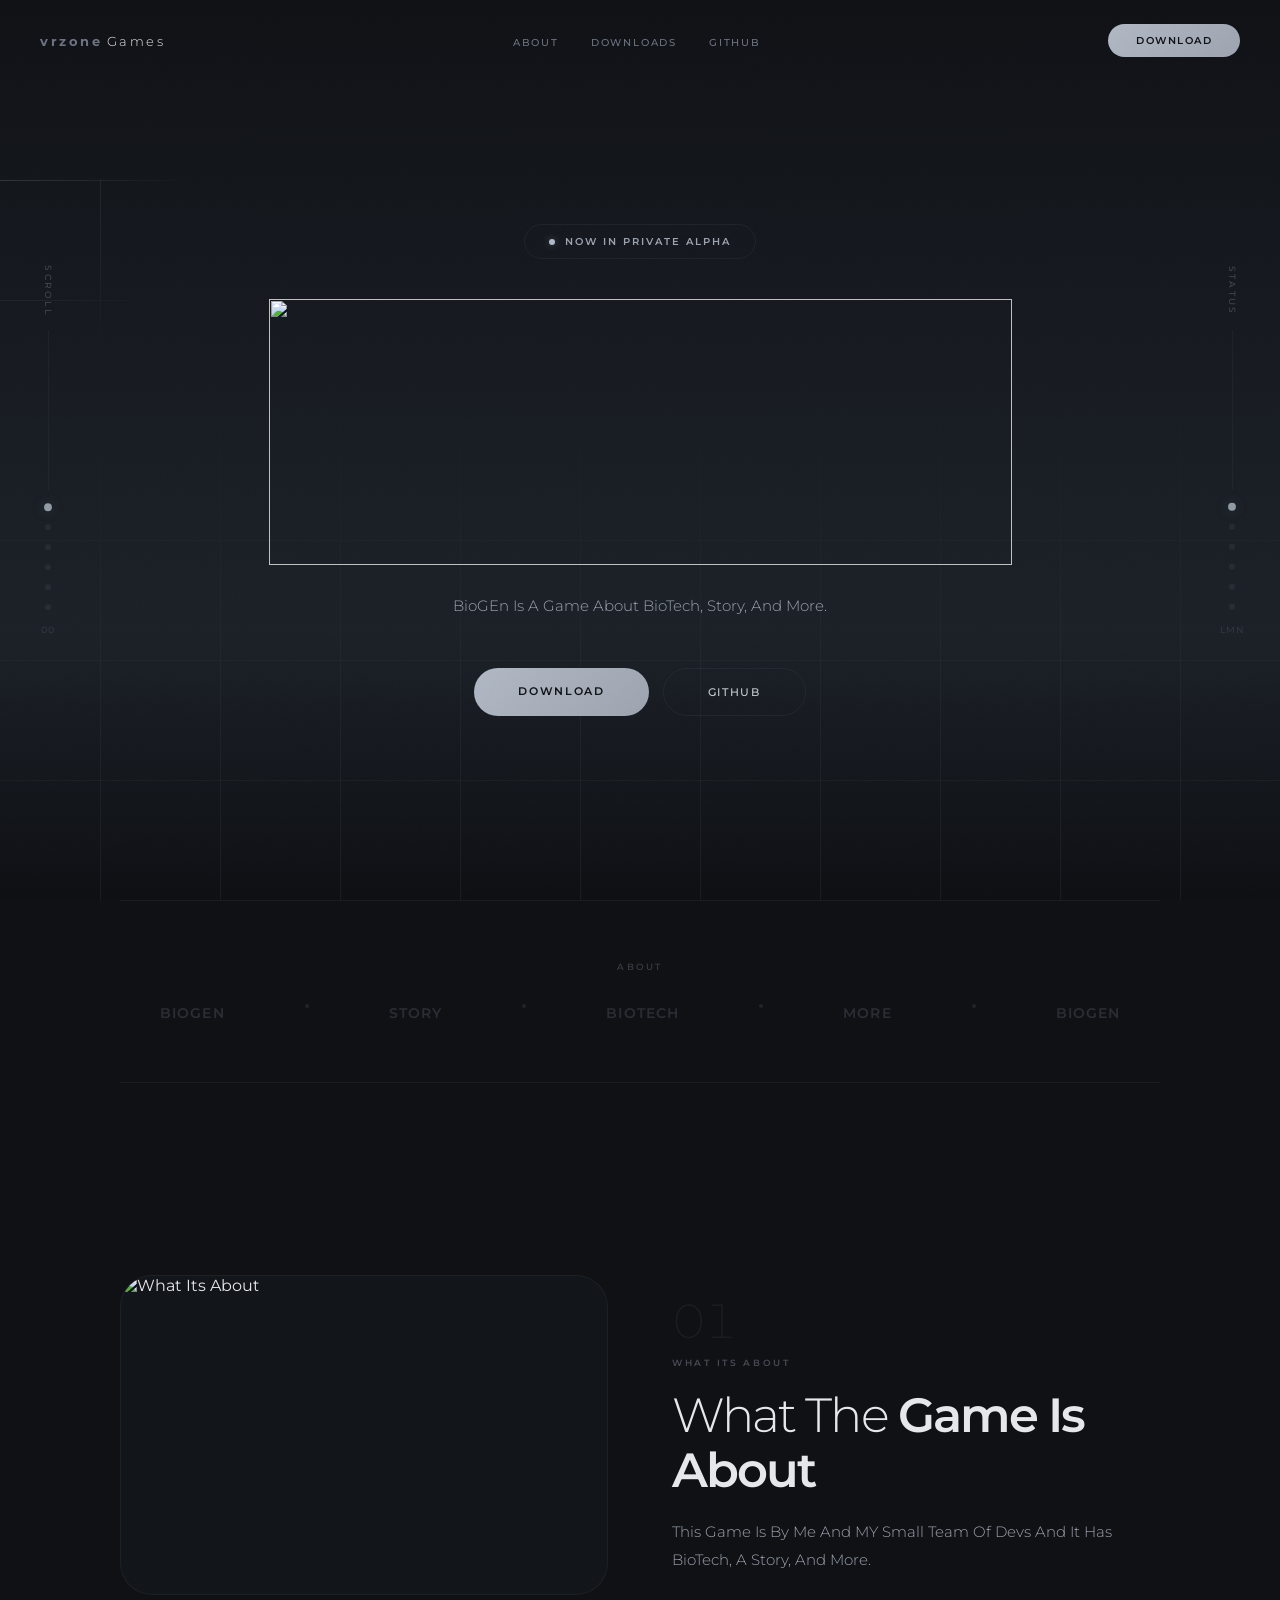
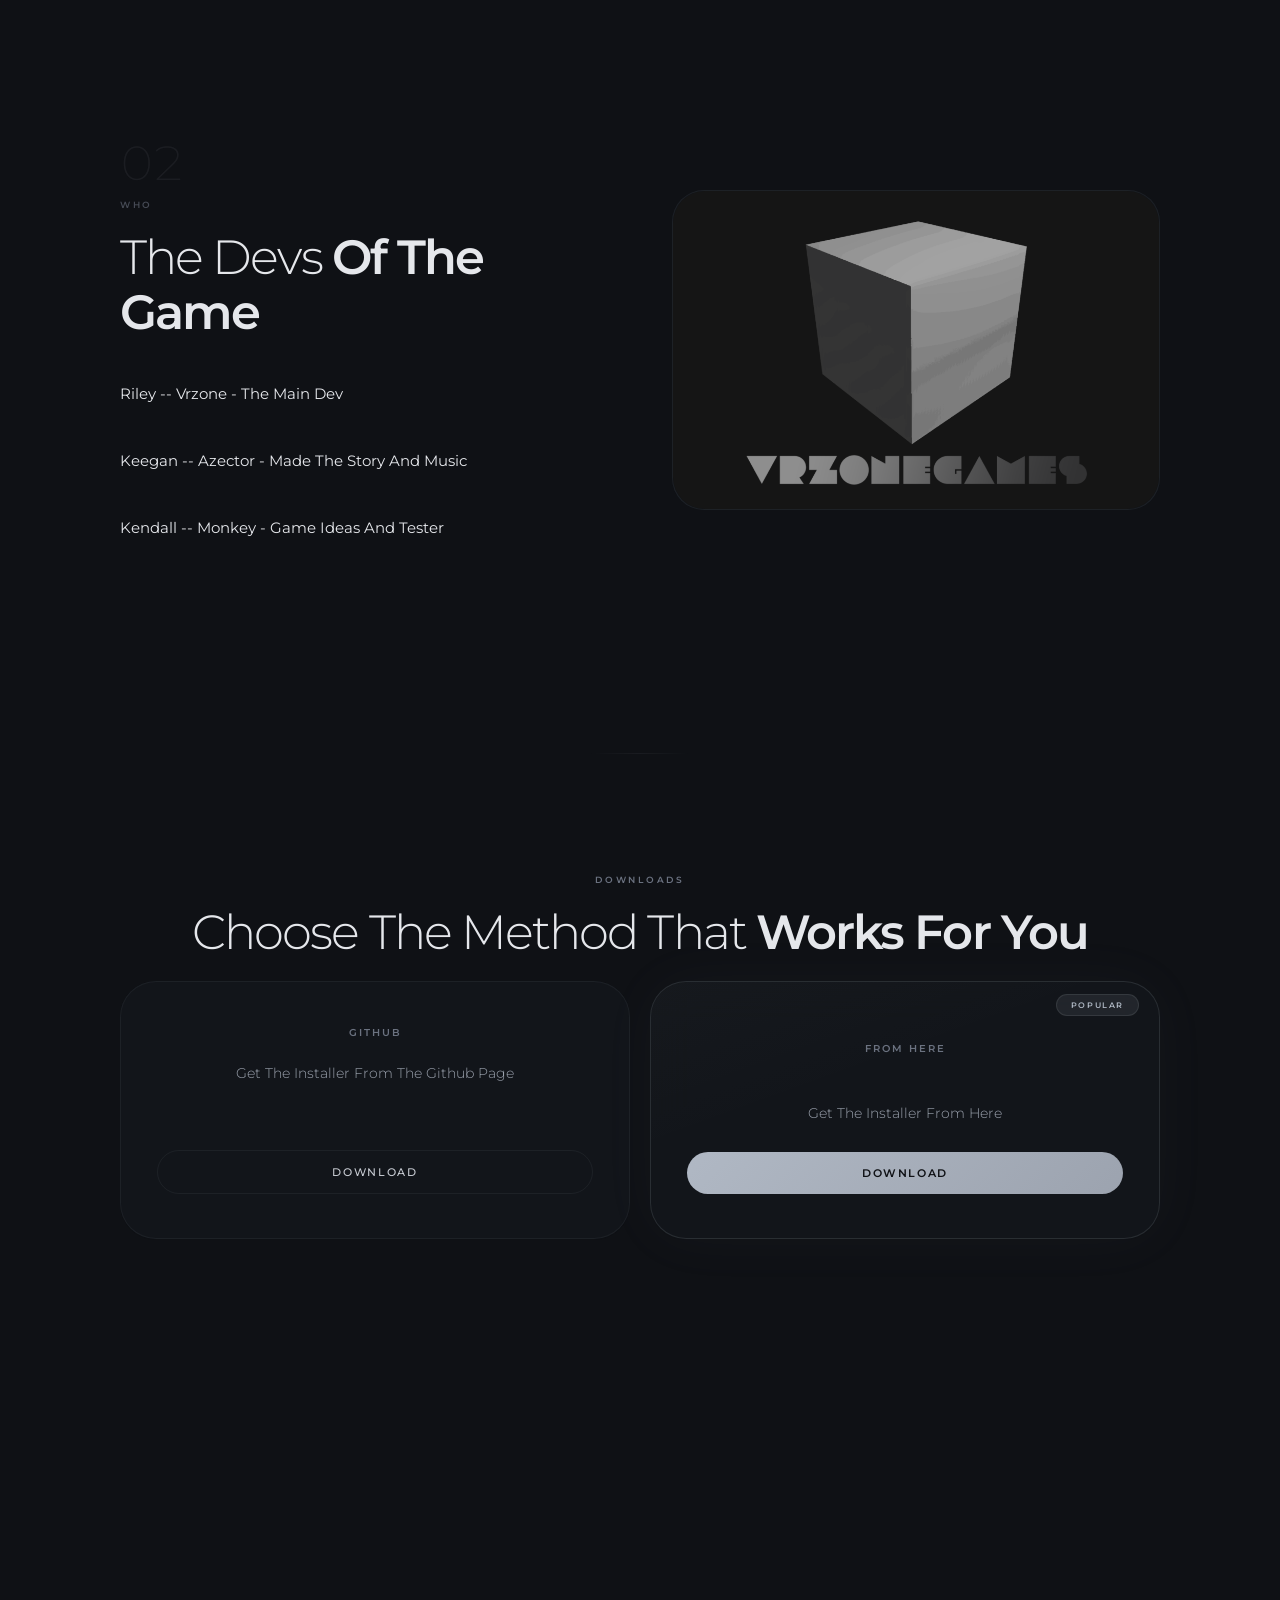
==== commit 81a14b6b: "Update index.html" ====
--- a/index.html
+++ b/index.html
@@ -221,7 +221,6 @@
     </div>
 
     <div class="footer-bar reveal reveal-d4" style="margin-top: 80px;">
-      
       </div>
     </div>
   </section>
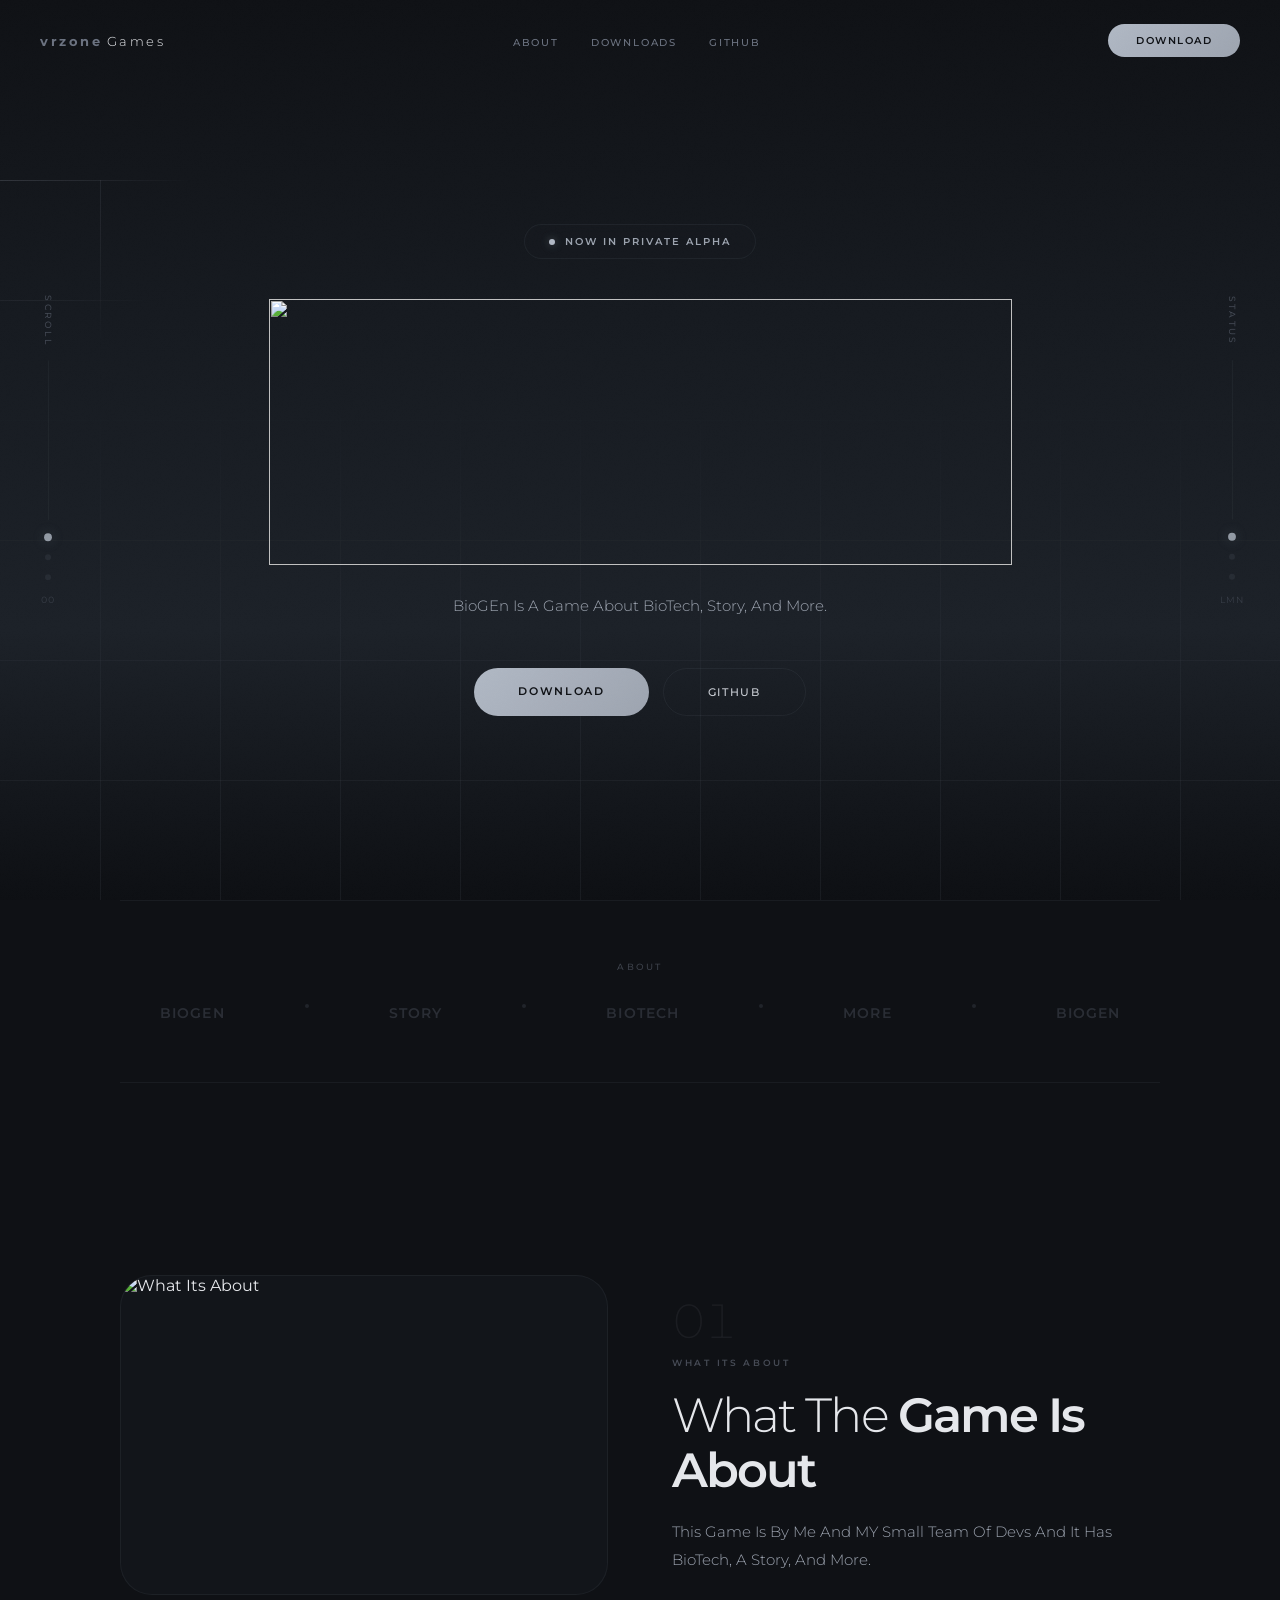
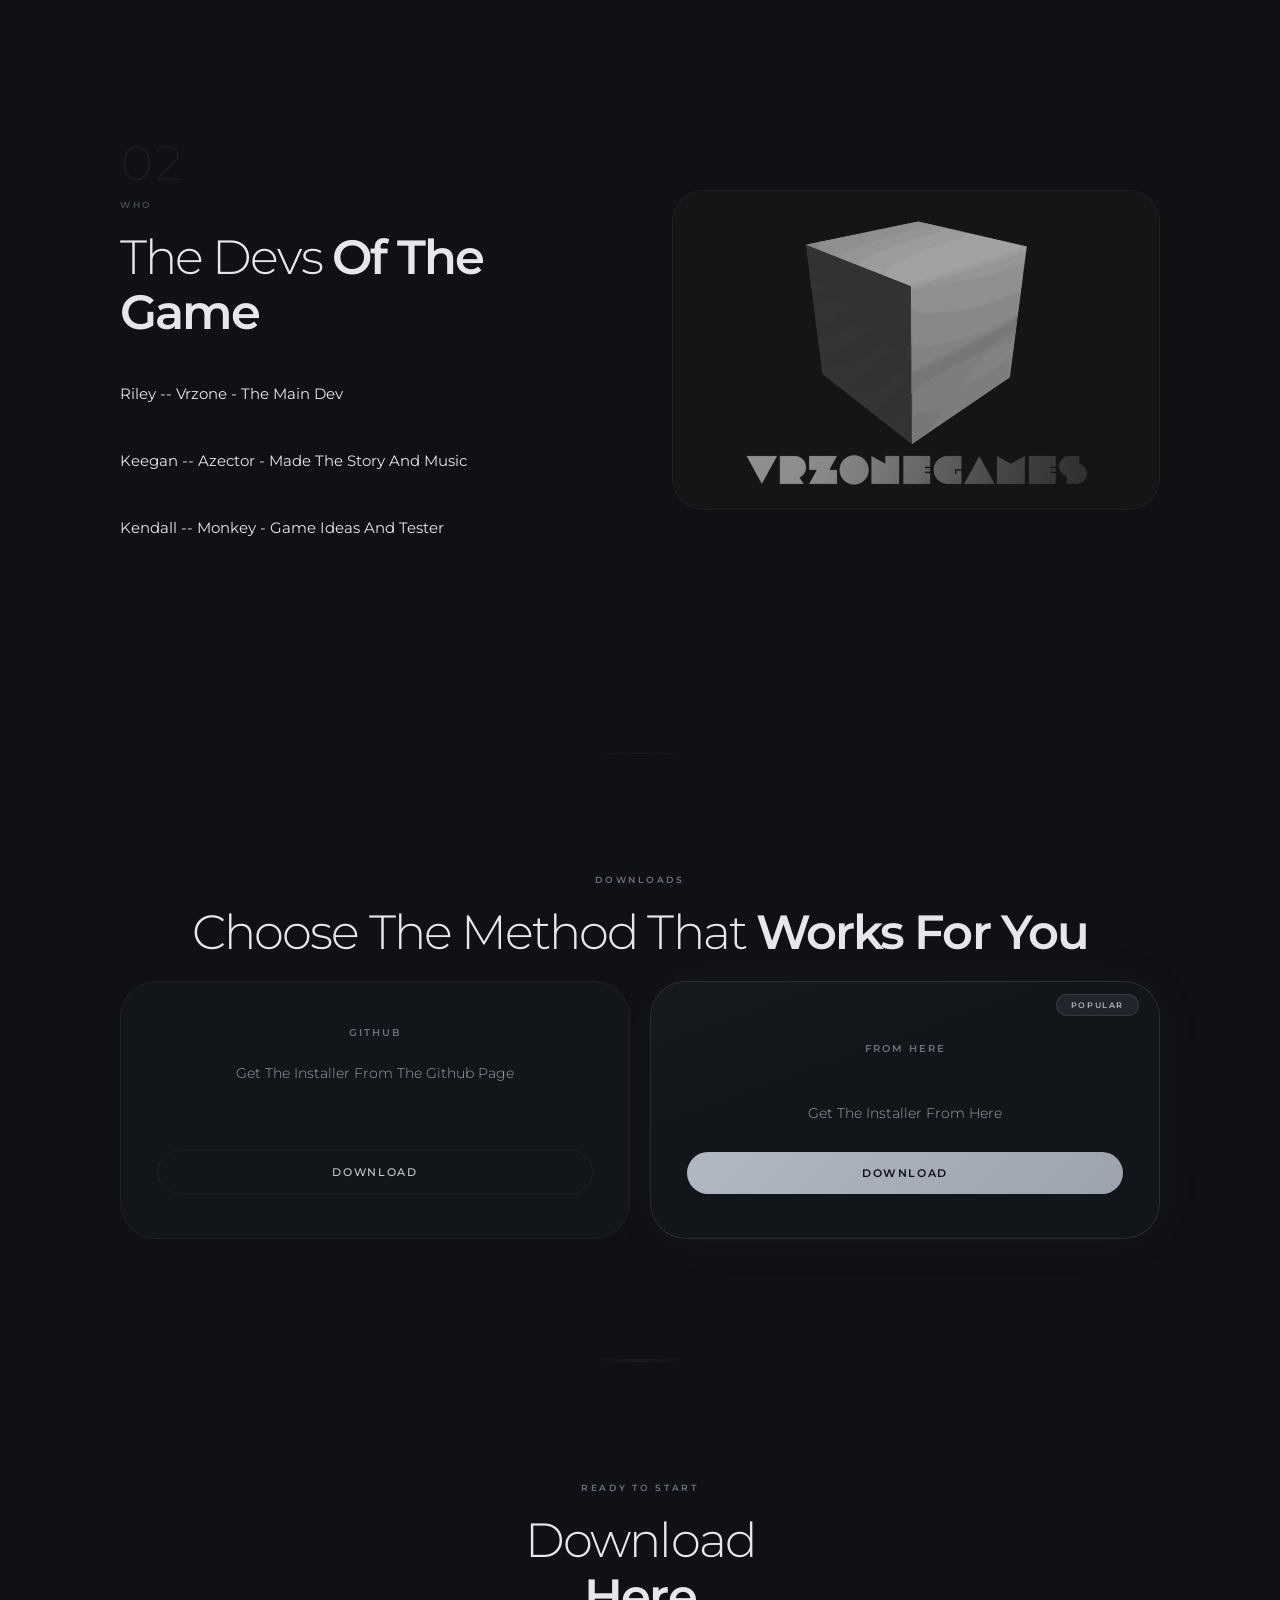
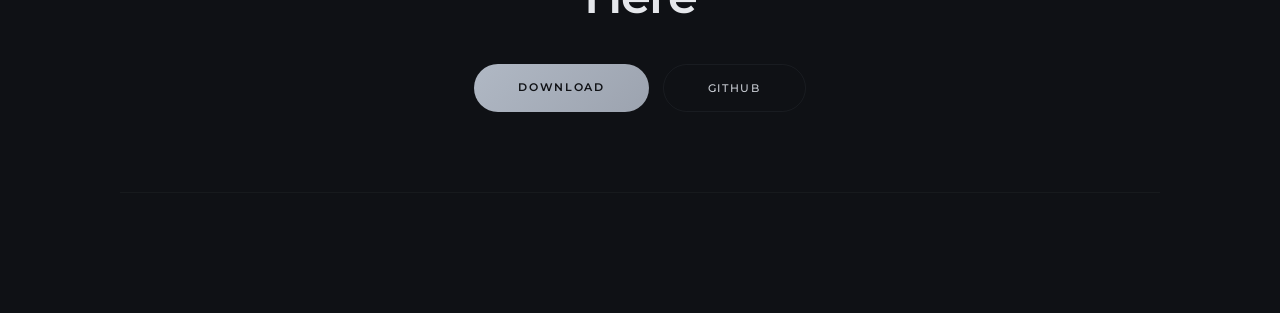
==== commit 304a8344: "Update index.html" ====
--- a/index.html
+++ b/index.html
@@ -62,9 +62,6 @@
   <div class="side-dot active"></div>
   <div class="side-dot"></div>
   <div class="side-dot"></div>
-  <div class="side-dot"></div>
-  <div class="side-dot"></div>
-  <div class="side-dot"></div>
   <div class="side-readout" id="scrollPct">00</div>
 </nav>
 
@@ -74,9 +71,6 @@
   <div class="side-dot"></div>
   <div class="side-dot"></div>
   <div class="side-dot active"></div>
-  <div class="side-dot"></div>
-  <div class="side-dot"></div>
-  <div class="side-dot"></div>
   <div class="side-readout">LMN</div>
 </nav>
 
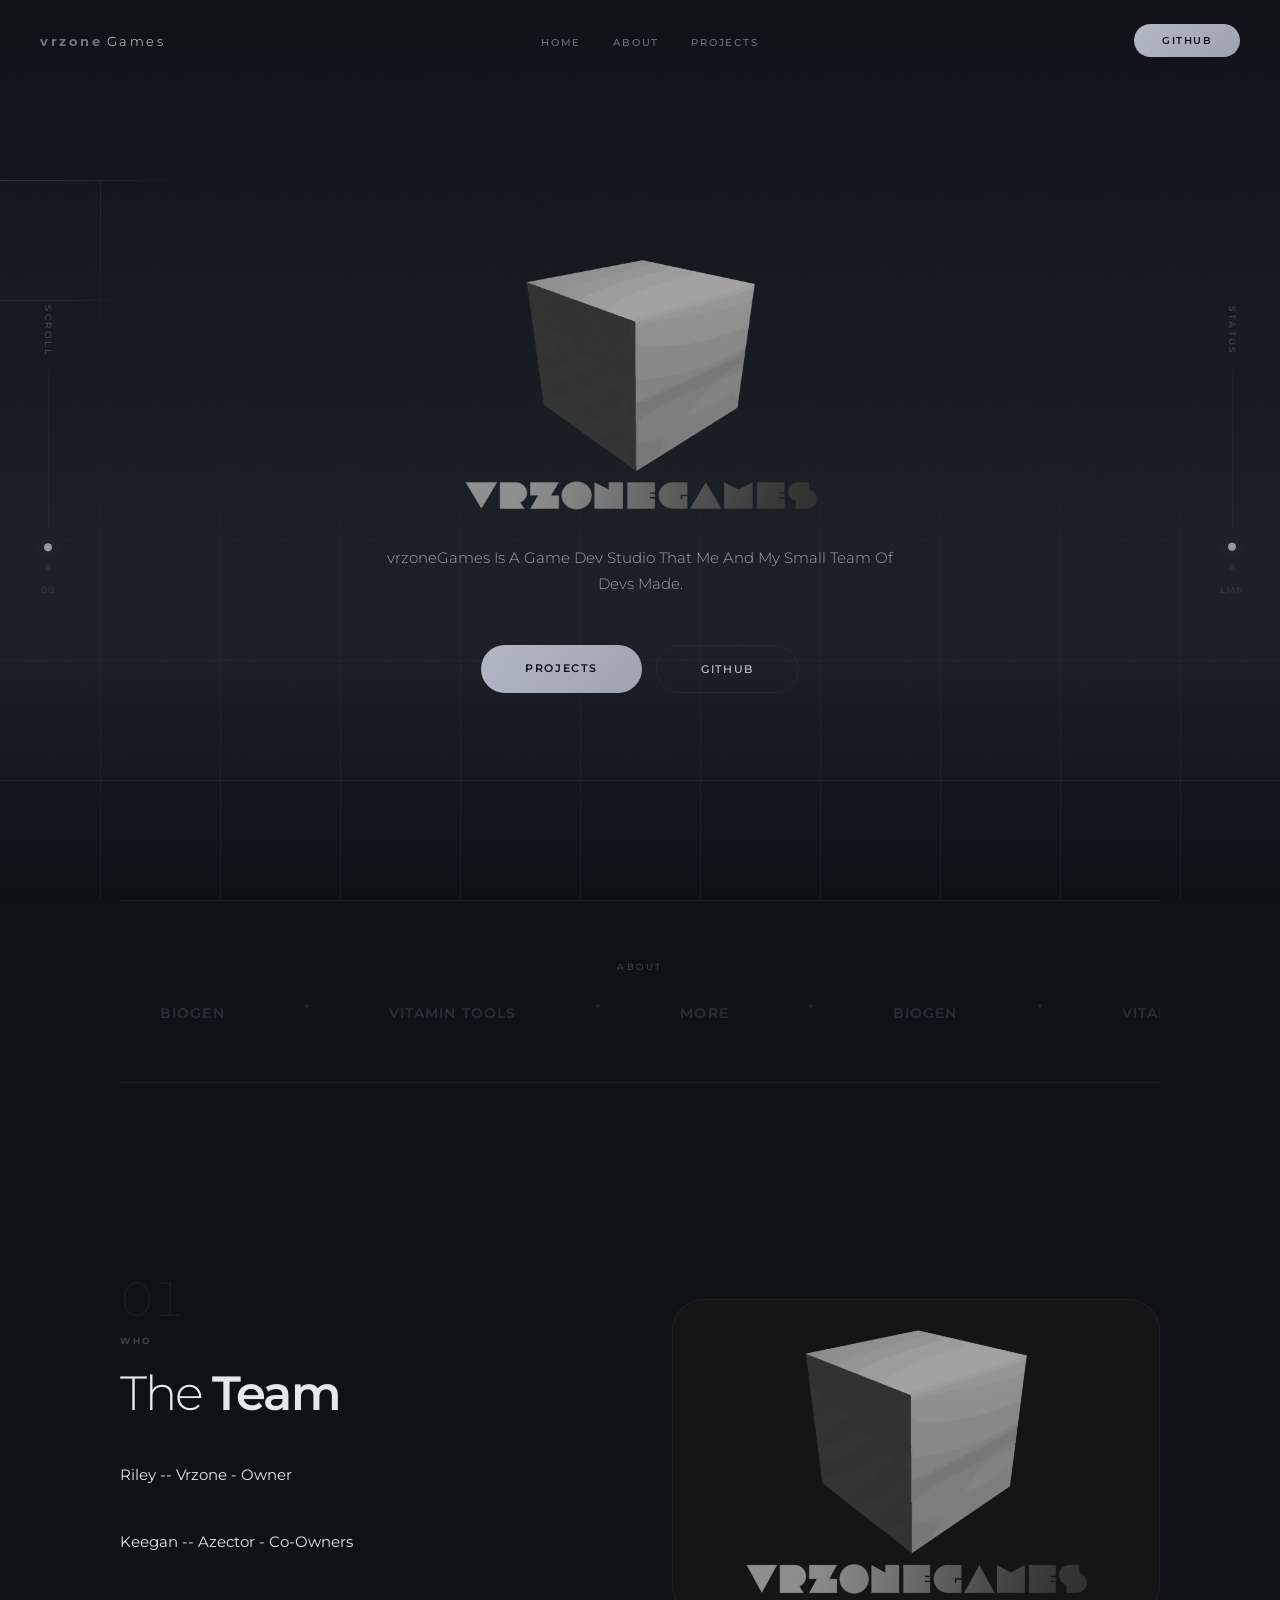
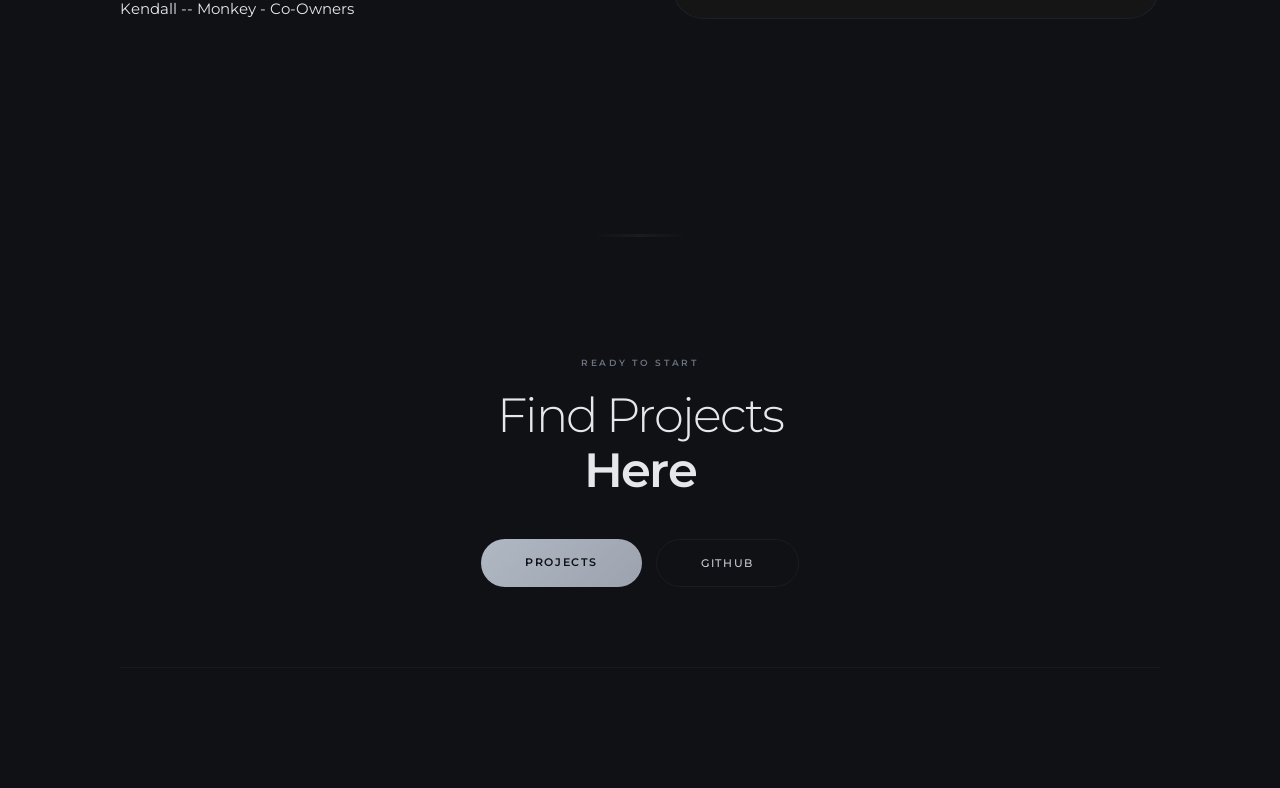
==== commit 002c4f8d: "Update index.html" ====
--- a/index.html
+++ b/index.html
@@ -4,17 +4,13 @@
 <meta charset="UTF-8">
 <meta name="viewport" content="width=device-width, initial-scale=1.0">
 <link rel="icon" href="images/logo.png">
-<title>vrzoneGames — BioGEn</title>
+<title>vrzoneGames — Home</title>
 <link rel="preconnect" href="https://fonts.googleapis.com">
 <link href="https://fonts.googleapis.com/css2?family=Montserrat:wght@300;400;500;600;700&display=swap" rel="stylesheet">
 <link rel="stylesheet" href="style.css">
 
 
 
-<!--
-TemplateMo 621 Luminary
-https://templatemo.com/tm-621-luminary
--->
 </head>
 <body>
 
@@ -28,11 +24,11 @@
 <nav class="top-nav" id="topNav">
   <a href="#" class="nav-brand">vrzone<span>Games</span></a>
   <ul class="nav-links">
+    <li><a href="#">Home</a></li>
     <li><a href="#features">About</a></li>
-    <li><a href="#pricing">Downloads</a></li>
-    <li><a href="https://github.com/vrzonegames/BioGEn">Github</a></li>
+    <li><a href="Projects.html">Projects</a></li>
   </ul>
-  <a href="#pricing" class="nav-cta">Download</a>
+  <a href="https://github.com/vrzonegames" class="nav-cta">Github</a>
   <button class="nav-toggle" id="navToggle" aria-label="Toggle menu" aria-expanded="false">
     <span class="toggle-bar"></span><span class="toggle-bar"></span>
   </button>
@@ -44,8 +40,7 @@
     <div class="mobile-menu-links">
       <a href="#" class="mobile-menu-link" data-index="01">Home</a>
       <a href="#features" class="mobile-menu-link" data-index="02">About</a>
-      <a href="#pricing" class="mobile-menu-link" data-index="03">Downloads</a>
-      <a href="https://github.com/vrzonegames/BioGEn" class="mobile-menu-link" data-index="06">Github</a>
+      <a href="Projects.html" class="mobile-menu-link" data-index="03">Projects</a>
     </div>
     <div class="mobile-menu-footer">
       <a href="#">Privacy</a>
@@ -61,14 +56,12 @@
   <div class="side-track"><div class="side-track-fill" id="leftTrack"></div></div>
   <div class="side-dot active"></div>
   <div class="side-dot"></div>
-  <div class="side-dot"></div>
   <div class="side-readout" id="scrollPct">00</div>
 </nav>
 
 <nav class="side-panel right" aria-label="Status indicators">
   <span class="side-label">Status</span>
   <div class="side-track"><div class="side-track-fill" id="rightTrack"></div></div>
-  <div class="side-dot"></div>
   <div class="side-dot"></div>
   <div class="side-dot active"></div>
   <div class="side-readout">LMN</div>
@@ -79,19 +72,15 @@
   <!-- ═══ HERO ═══ -->
   <section class="hero" id="hero">
     <div class="hero-grid"></div>
-    <div class="hero-badge">
-      <div class="hero-badge-dot"></div>
-      <span>Now in Private Alpha</span>
-    </div>
     
-    <img src="images/BioGEn.png" width="743" height="266">
+    <img src="images/VrzoneGmaes.png" width="375" height="270">
     
     <p class="hero-sub">
-      BioGEn Is A Game About BioTech, Story, And More.
+      vrzoneGames Is A Game Dev Studio That Me And My Small Team Of Devs Made.
     </p>
     <div class="hero-ctas">
-      <a href="#pricing" class="btn-primary">Download</a>
-      <a href="https://github.com/vrzonegames/BioGEn" class="btn-secondary">Github</a>
+      <a href="Projects.html" class="btn-primary">Projects</a>
+      <a href="https://github.com/vrzonegames" class="btn-secondary">Github</a>
     </div>
 
   </section>
@@ -101,13 +90,11 @@
     <div class="logo-ticker-label">About</div>
     <div class="ticker-track" id="tickerTrack">
       <span class="ticker-item">BioGEn</span><span class="ticker-dot"></span>
-      <span class="ticker-item">Story</span><span class="ticker-dot"></span>
-      <span class="ticker-item">BioTech</span><span class="ticker-dot"></span>
+      <span class="ticker-item">Vitamin Tools</span><span class="ticker-dot"></span>
       <span class="ticker-item">More</span><span class="ticker-dot"></span>
       <!-- Duplicated for seamless loop -->
       <span class="ticker-item">BioGEn</span><span class="ticker-dot"></span>
-      <span class="ticker-item">Story</span><span class="ticker-dot"></span>
-      <span class="ticker-item">BioTech</span><span class="ticker-dot"></span>
+      <span class="ticker-item">Vitamin Tools</span><span class="ticker-dot"></span>
       <span class="ticker-item">More</span><span class="ticker-dot"></span>
     </div>
   </div>
@@ -115,79 +102,28 @@
   <!-- ═══ FEATURES ═══ -->
   <section class="section" id="features">
 
-    <div class="feature reveal">
-      <div class="feature-visual">
-        <img src="images/Background.png" alt="What Its About">
-      </div>
-      <div class="feature-content">
-        <div class="feature-number">01</div>
-        <p class="section-tag">What Its About</p>
-        <h2 class="section-title">What The <strong>Game Is About</strong></h2>
-        <p class="section-body">
-          This Game Is By Me And MY Small Team Of Devs And It Has BioTech, A Story, And More.
-        </p>
-      </div>
-    </div>
+    
 
     <div class="feature reverse reveal">
       <div class="feature-visual">
         <img src="images/VrzoneGames Banner.png" alt="Who">
       </div>
       <div class="feature-content">
-        <div class="feature-number">02</div>
+        <div class="feature-number">01</div>
         <p class="section-tag">Who</p>
-        <h2 class="section-title">The Devs <strong>Of The Game</strong></h2>
+        <h2 class="section-title">The <strong>Team</strong></h2>
         <p class="faq-question">
-          Riley -- Vrzone - The Main Dev
+          Riley -- Vrzone - Owner
         </p>
 
         <p class="faq-question">
-          Keegan -- Azector - Made The Story And Music
+          Keegan -- Azector - Co-Owners
         </p>
 
         <p class="faq-question">
-          Kendall -- Monkey - Game Ideas And Tester
+          Kendall -- Monkey - Co-Owners
         </p>
       </div>
-    </div>
-
-    
-    
-
-  </section>
-
-  <div class="silk-divider reveal"></div>
-
-  <!-- ═══ PRICING ═══ -->
-  <section class="section section-center" id="pricing">
-    <p class="section-tag reveal">Downloads</p>
-    <h2 class="section-title reveal reveal-d1">Choose The Method That <strong>Works For You</strong></h2>
-    
-
-    
-
-    <div class="pricing-grid">
-      <div class="pricing-card reveal reveal-1">
-        <div class="pricing-badge">Popular</div>
-        <div class="pricing-tier">Github</div>
-        
-        <p class="pricing-desc">Get The Installer From The Github Page</p>
-        <a href="https://github.com/vrzonegames/BioGEn/releases/latest" class="btn-secondary">Download</a>
-      </div>
-
-      <div class="pricing-card featured reveal reveal-d2">
-        <div class="pricing-badge">Popular</div>
-        <div class="pricing-tier">From Here</div>
-        <div class="pricing-prices">
-          
-        
-        </div>
-        <p class="pricing-desc">Get The Installer From Here</p>
-        
-        <a href="https://github.com/vrzonegames/BioGEn/releases/latest/download/BioGen-Setup.exe" class="btn-primary">Download</a>
-      </div>
-
-      
     </div>
   </section>
 
@@ -203,15 +139,16 @@
 
   <div class="silk-divider reveal"></div>
 
+
   
 
   <!-- ═══ FOOTER CTA ═══ -->
   <section class="footer-cta" id="cta">
     <p class="section-tag reveal">Ready to Start</p>
-    <h2 class="section-title reveal reveal-d1">Download<br><strong>Here</strong></h2>
+    <h2 class="section-title reveal reveal-d1">Find Projects <br><strong>Here</strong></h2>
     <div class="footer-ctas reveal reveal-d3">
-      <a href="#pricing" class="btn-primary">Download</a>
-      <a href="https://github.com/vrzonegames/BioGEn" class="btn-secondary">Github</a>
+      <a href="Projects.html" class="btn-primary">Projects</a>
+      <a href="https://github.com/vrzonegames" class="btn-secondary">Github</a>
     </div>
 
     <div class="footer-bar reveal reveal-d4" style="margin-top: 80px;">
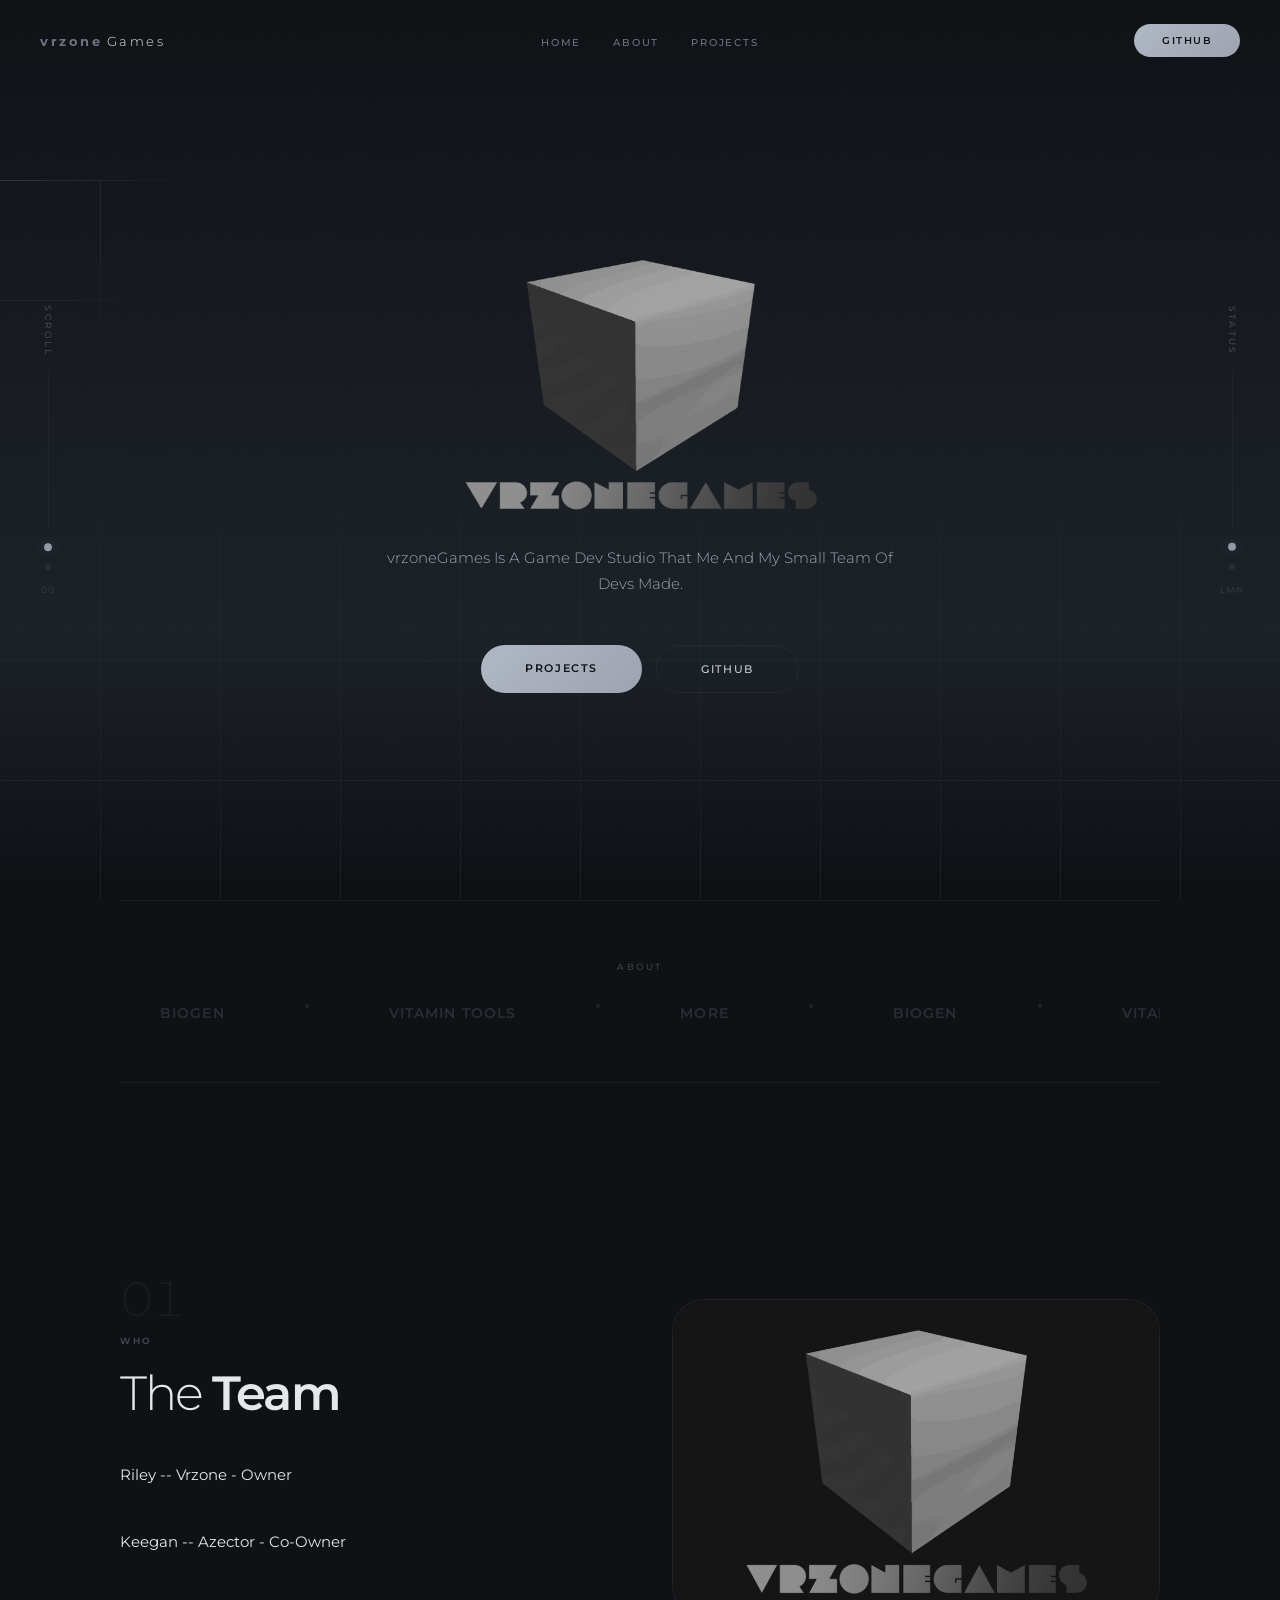
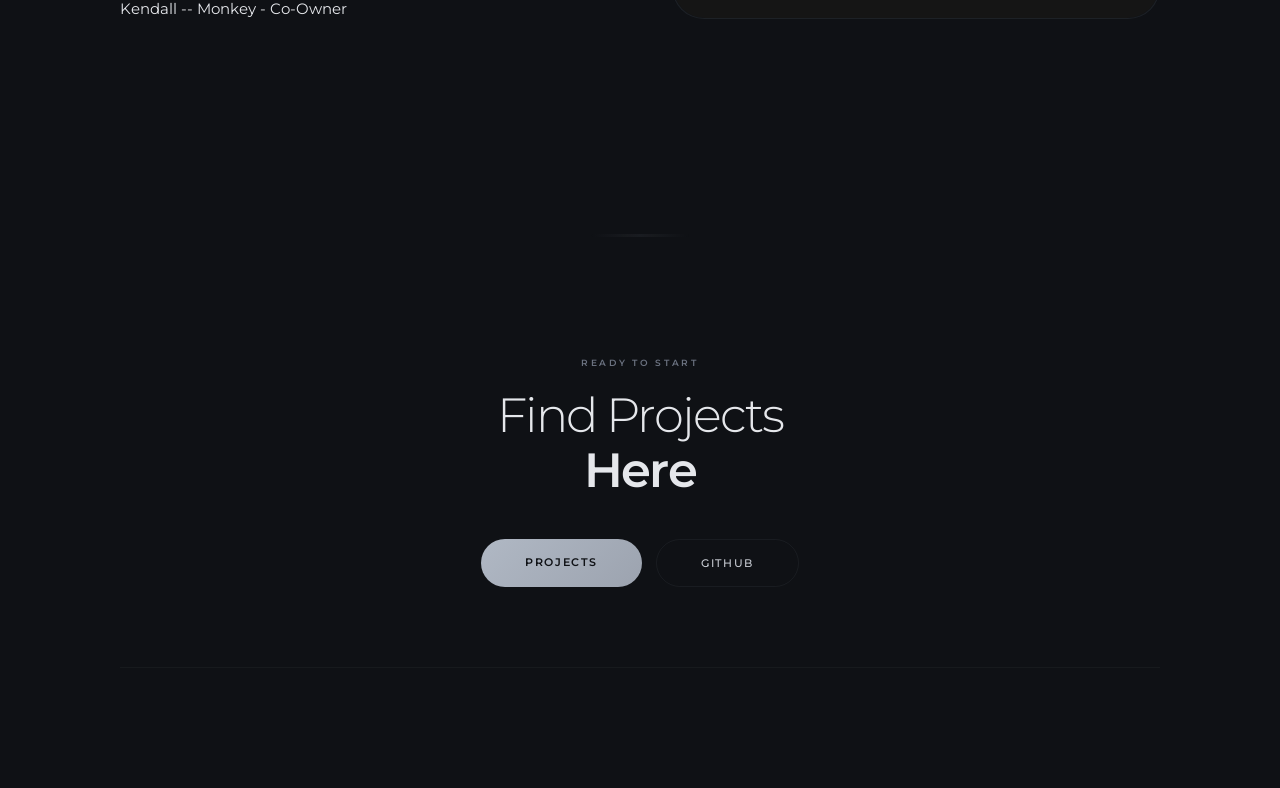
==== commit b5b64a6e: "Update index.html" ====
--- a/index.html
+++ b/index.html
@@ -117,11 +117,11 @@
         </p>
 
         <p class="faq-question">
-          Keegan -- Azector - Co-Owners
+          Keegan -- Azector - Co-Owner
         </p>
 
         <p class="faq-question">
-          Kendall -- Monkey - Co-Owners
+          Kendall -- Monkey - Co-Owner
         </p>
       </div>
     </div>
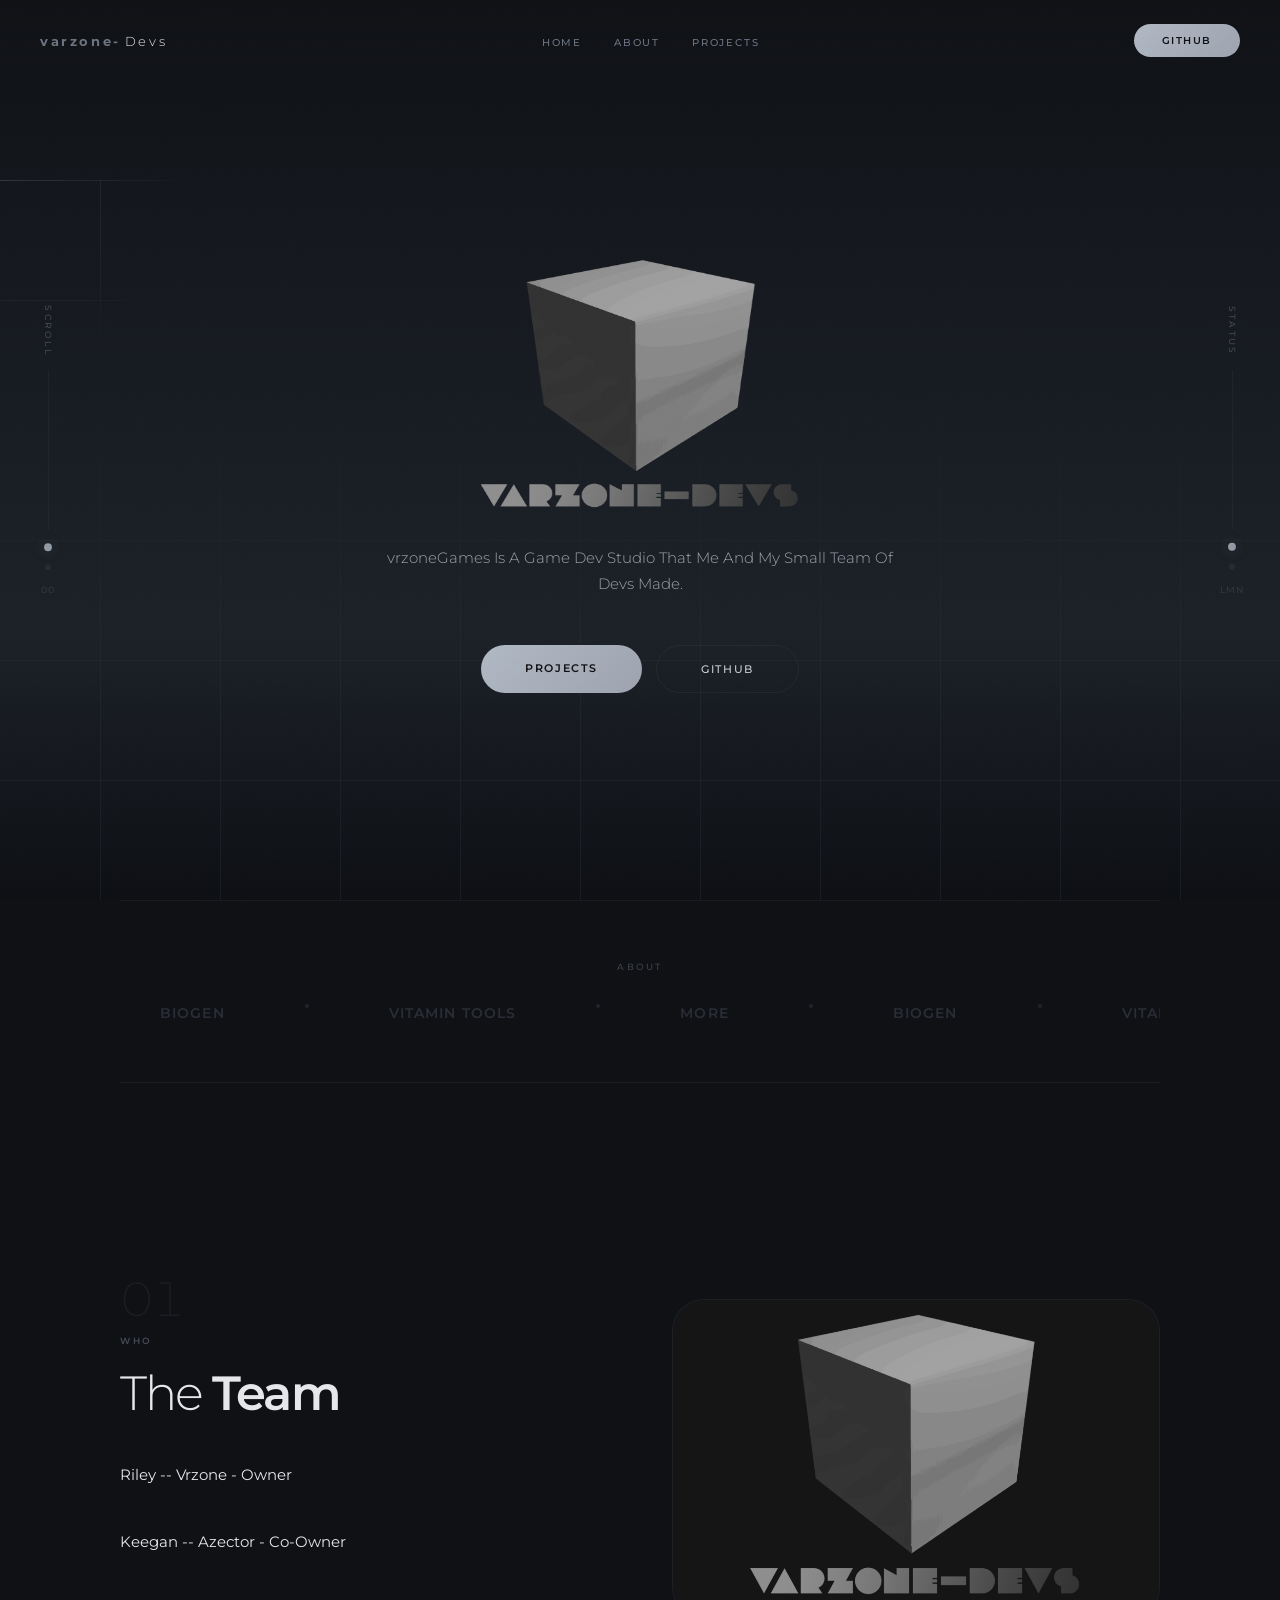
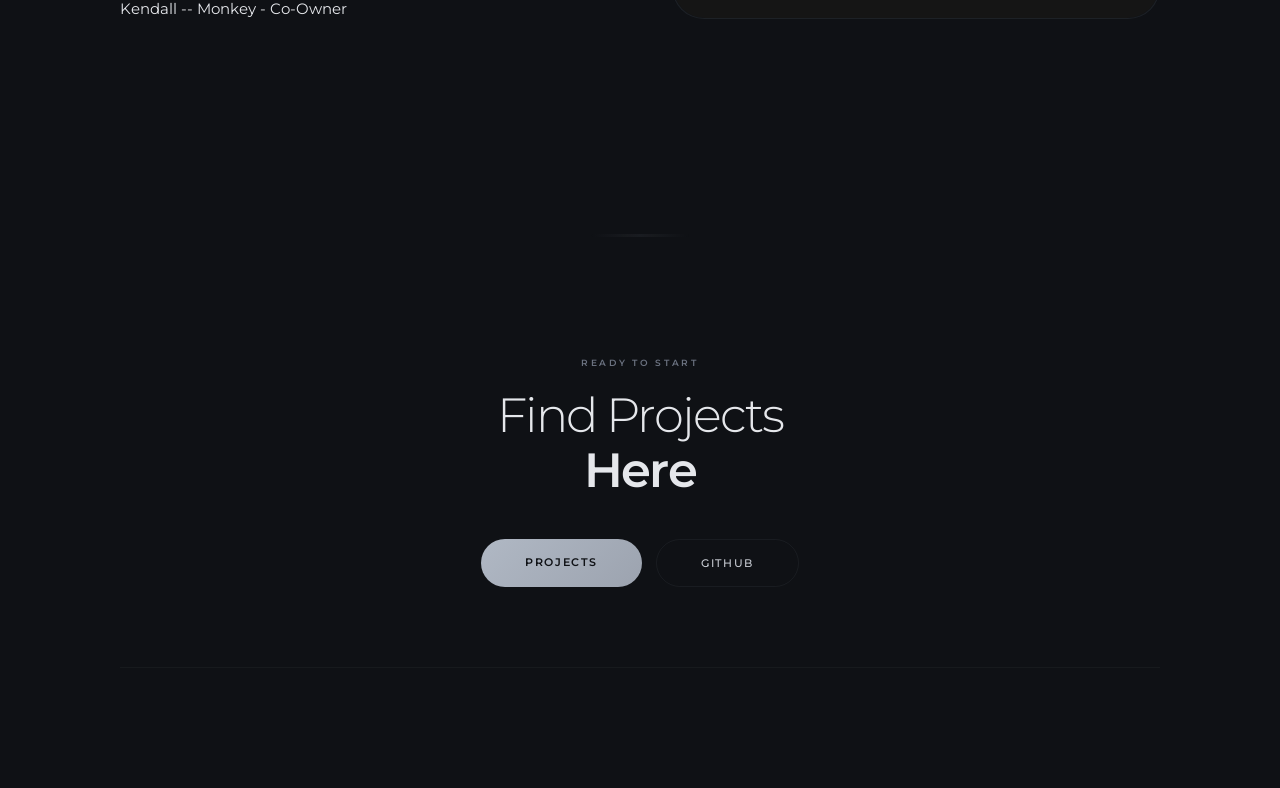
==== commit 0cba9884: "varzone-devs" ====
--- a/index.html
+++ b/index.html
@@ -4,7 +4,7 @@
 <meta charset="UTF-8">
 <meta name="viewport" content="width=device-width, initial-scale=1.0">
 <link rel="icon" href="images/logo.png">
-<title>vrzoneGames — Home</title>
+<title>varzone-Devs — Home</title>
 <link rel="preconnect" href="https://fonts.googleapis.com">
 <link href="https://fonts.googleapis.com/css2?family=Montserrat:wght@300;400;500;600;700&display=swap" rel="stylesheet">
 <link rel="stylesheet" href="style.css">
@@ -22,7 +22,7 @@
 
 <!-- Nav -->
 <nav class="top-nav" id="topNav">
-  <a href="#" class="nav-brand">vrzone<span>Games</span></a>
+  <a href="#" class="nav-brand">varzone-<span>Devs</span></a>
   <ul class="nav-links">
     <li><a href="#">Home</a></li>
     <li><a href="#features">About</a></li>
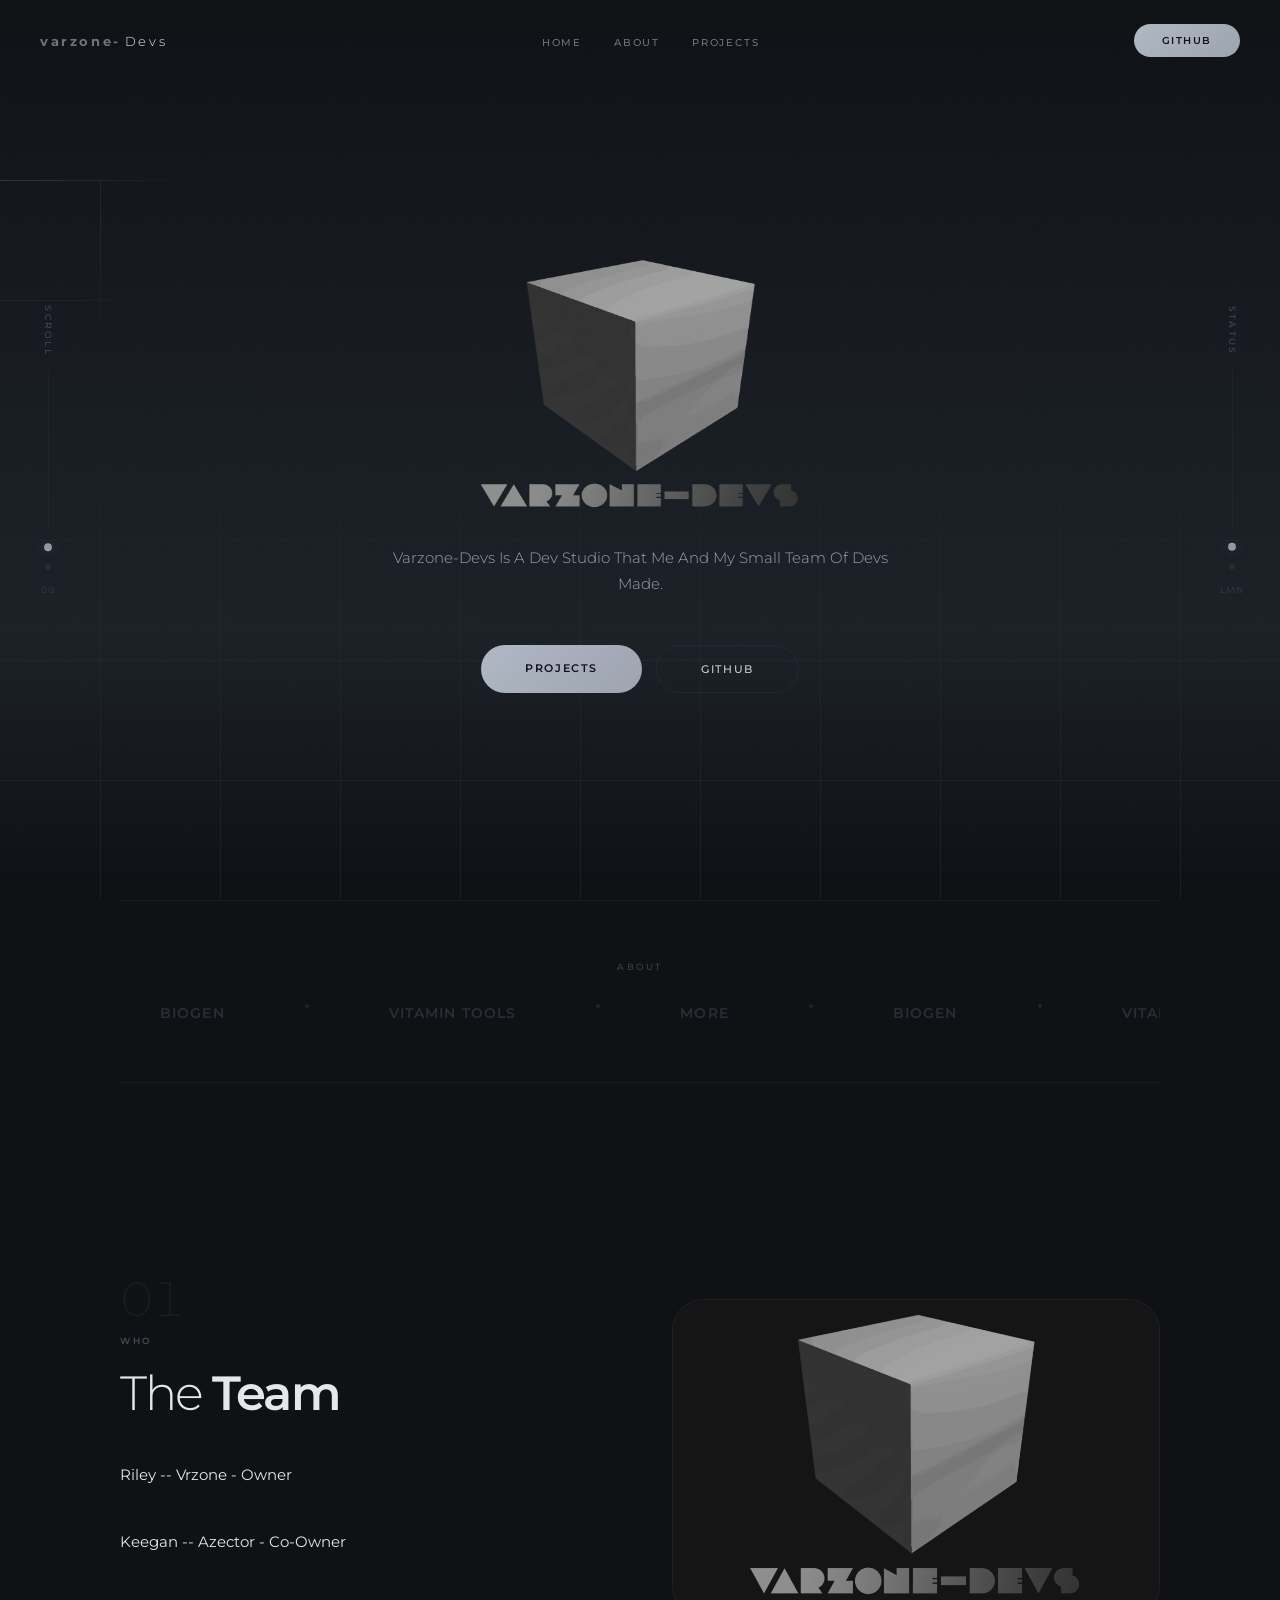
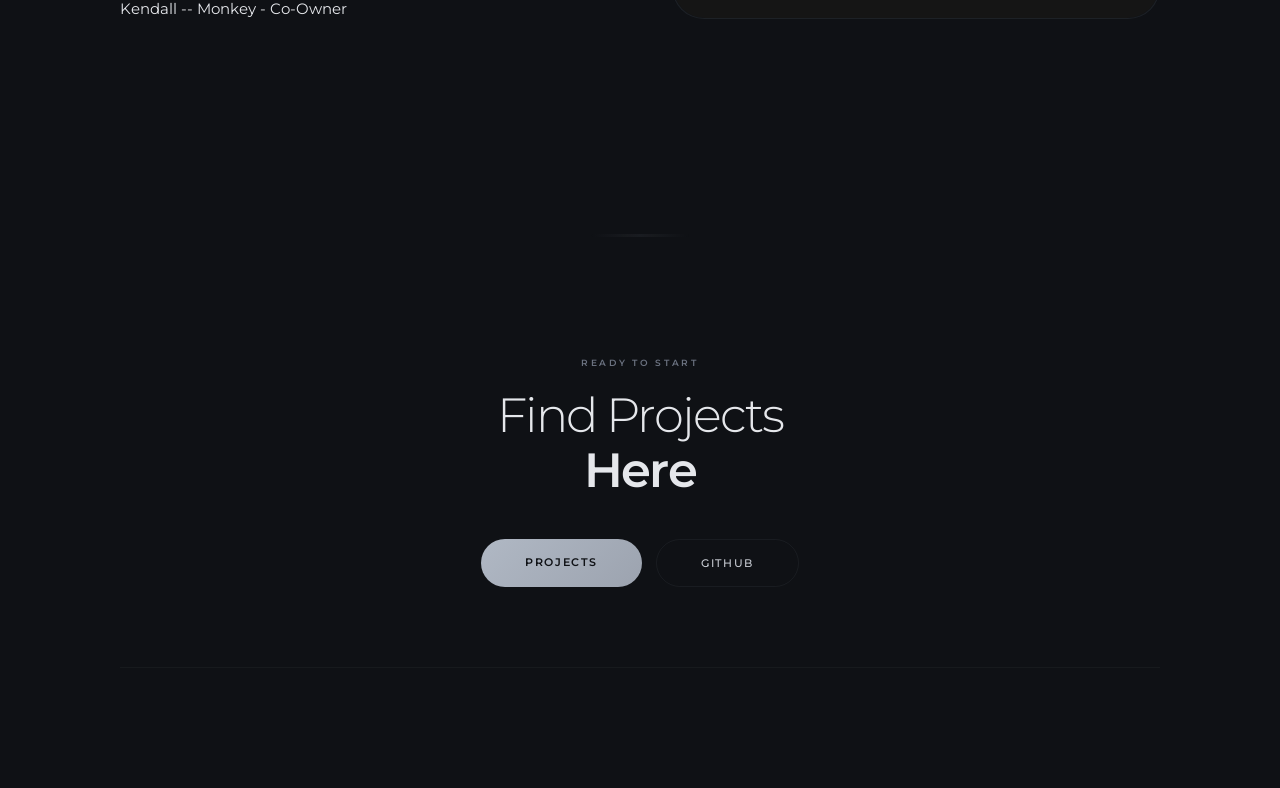
==== commit 977d20f3: "Update index.html" ====
--- a/index.html
+++ b/index.html
@@ -76,7 +76,7 @@
     <img src="images/VrzoneGmaes.png" width="375" height="270">
     
     <p class="hero-sub">
-      vrzoneGames Is A Game Dev Studio That Me And My Small Team Of Devs Made.
+      Varzone-Devs Is A Dev Studio That Me And My Small Team Of Devs Made.
     </p>
     <div class="hero-ctas">
       <a href="Projects.html" class="btn-primary">Projects</a>
